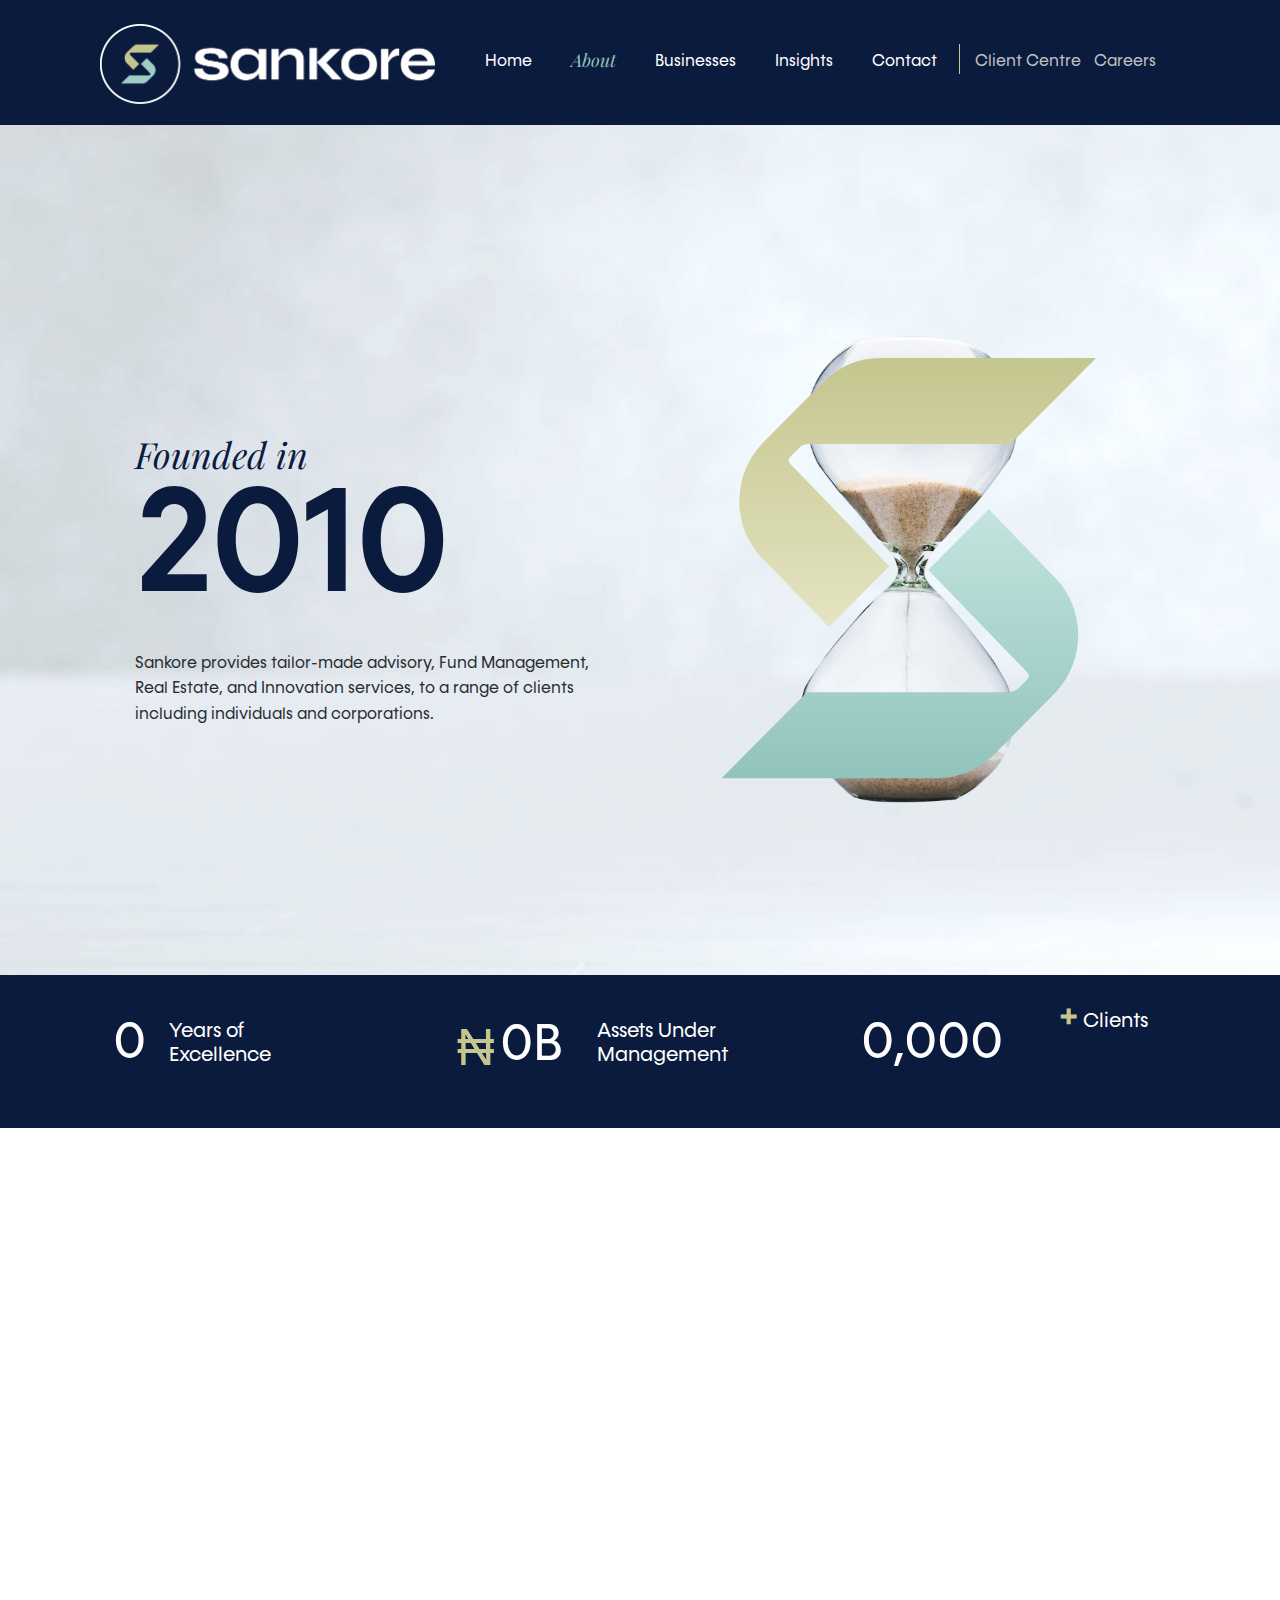
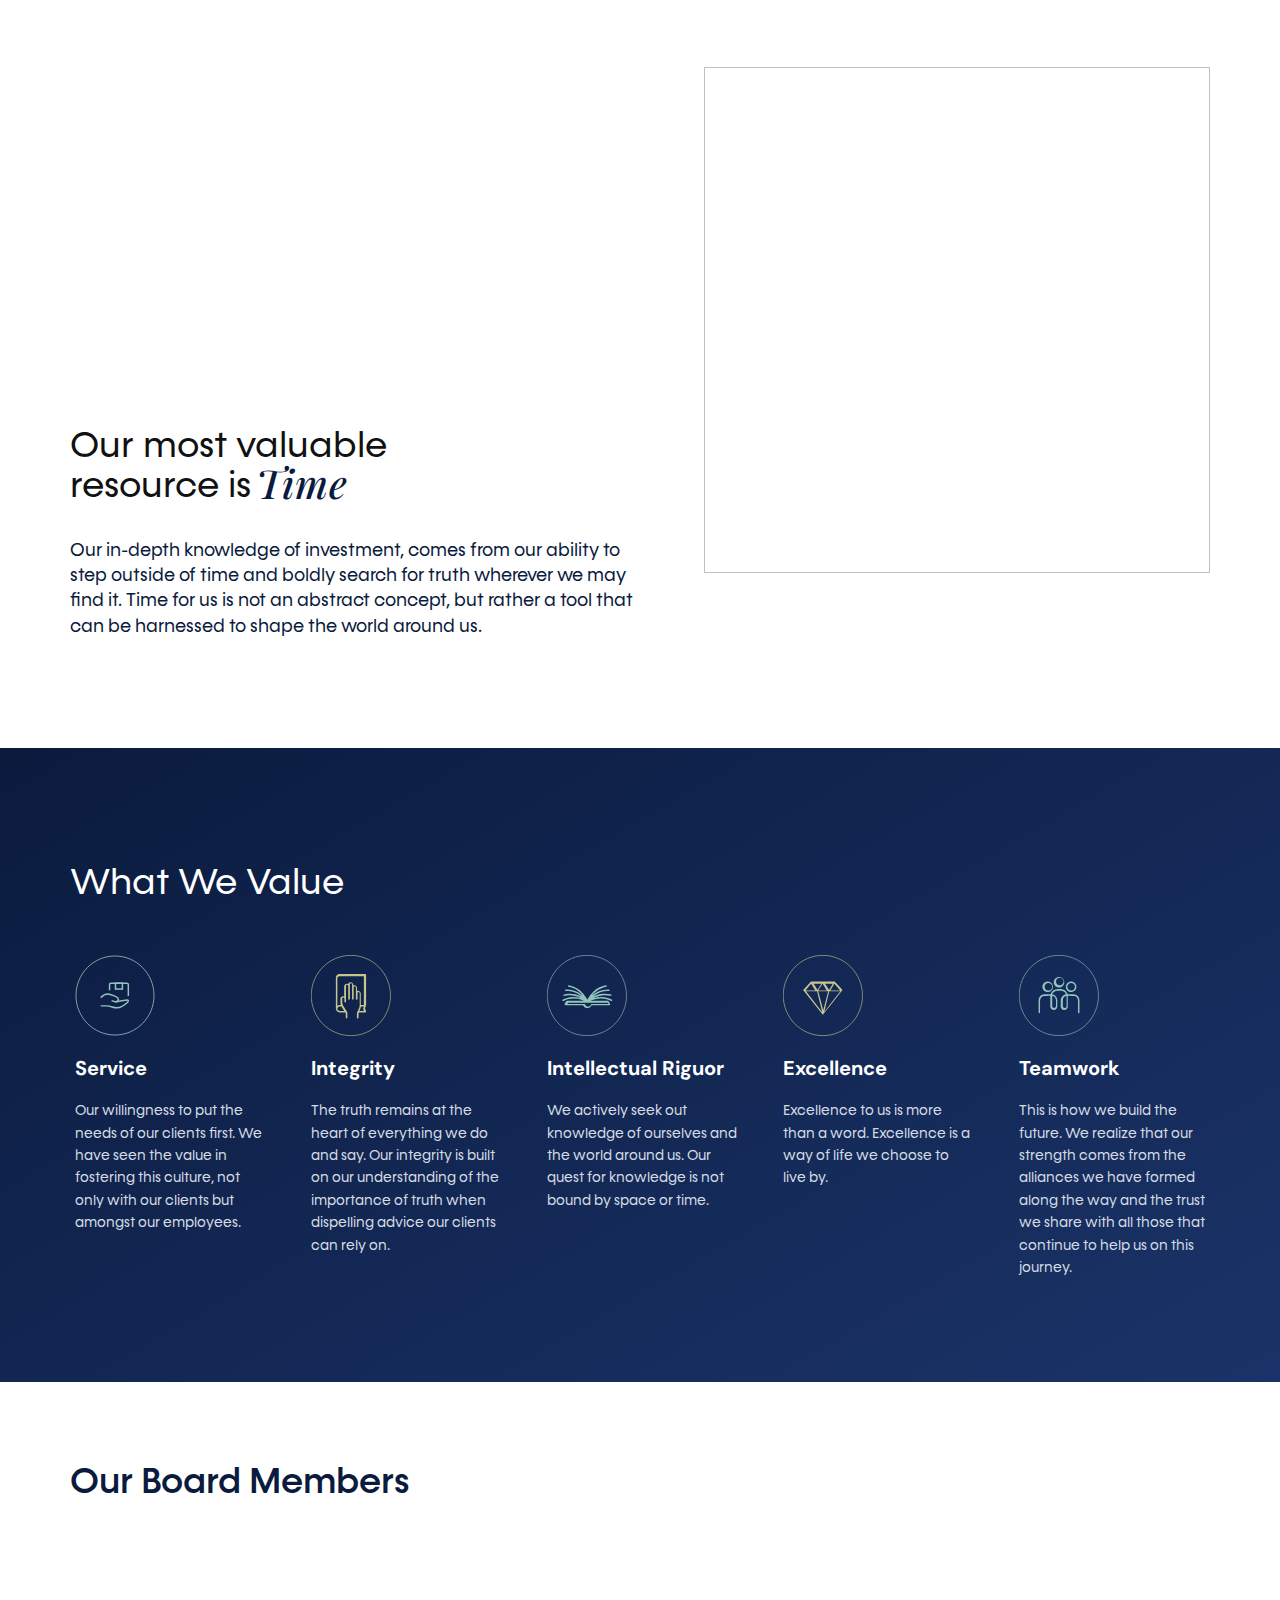
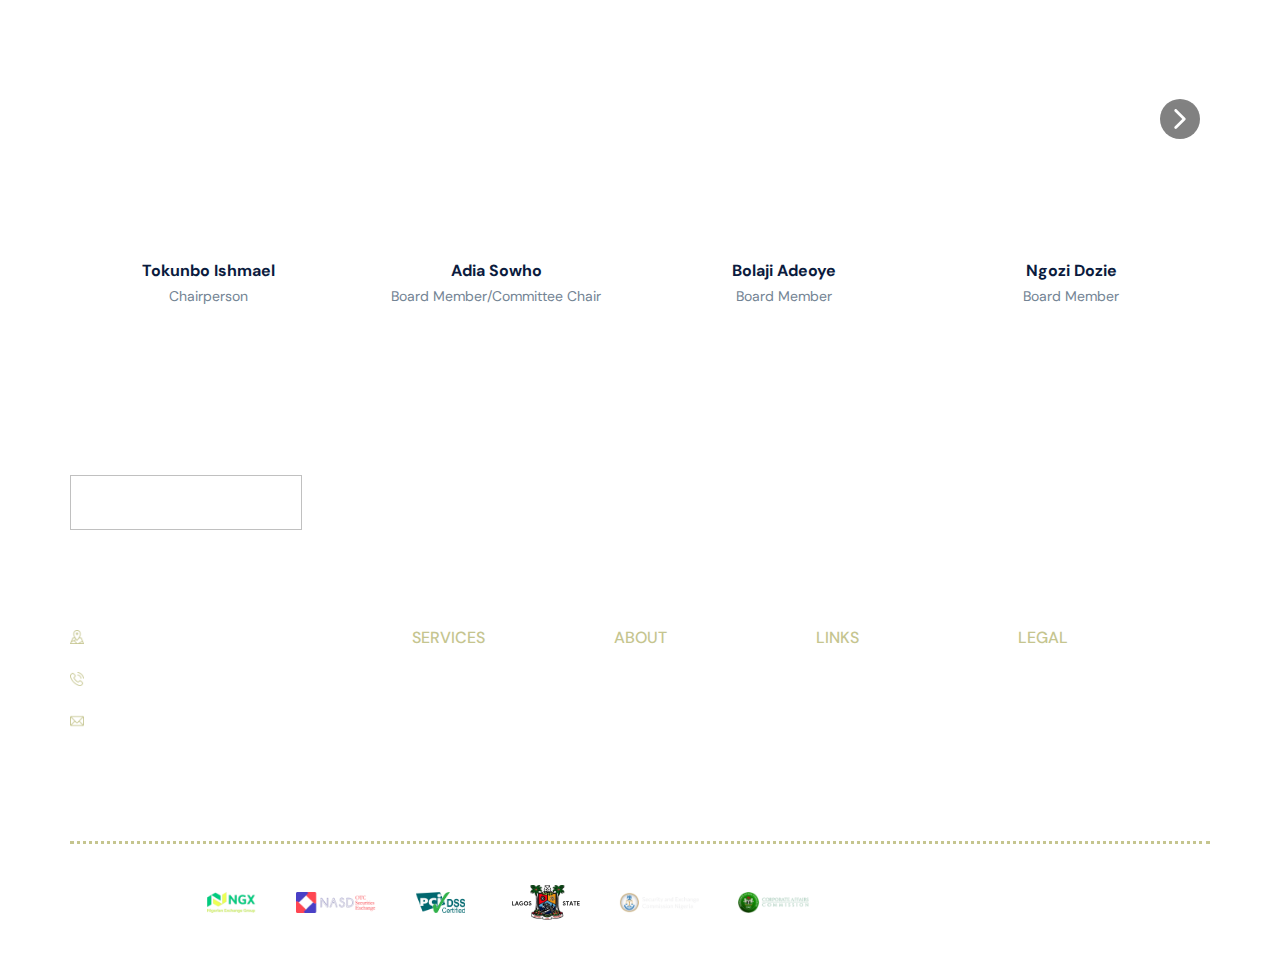
==== About.html @ 4513c946 "git init" ====
<!DOCTYPE html>
<html style="font-size: 16px;" lang="en-NG"><head>
    <meta name="viewport" content="width=device-width, initial-scale=1.0">
    <meta charset="utf-8">
    <meta name="keywords" content="Sankore Investments,  Venture Capital Fund Management Wealth Management Building generational wealth Invest Tech, innovation, wealth, funds,">
    <meta name="description" content="We provide tailor-made advisory, Fund Management, Real Estate, and Innovation services, to a range of clients including individuals and corporations.">
    <title>About</title>
    <link rel="stylesheet" href="nicepage.css" media="screen">
<link rel="stylesheet" href="About.css" media="screen">
    <script class="u-script" type="text/javascript" src="jquery.js" defer=""></script>
    <script class="u-script" type="text/javascript" src="nicepage.js" defer=""></script>
    <link rel="icon" href="images/favicon.png">
    
    <link id="u-theme-google-font" rel="stylesheet" href="https://fonts.googleapis.com/css?family=Roboto:100,100i,300,300i,400,400i,500,500i,700,700i,900,900i|Open+Sans:300,300i,400,400i,500,500i,600,600i,700,700i,800,800i">
    <link id="u-page-google-font" rel="stylesheet" href="https://fonts.googleapis.com/css?family=Playfair+Display:400,400i,500,500i,600,600i,700,700i,800,800i,900,900i|Ubuntu:300,300i,400,400i,500,500i,700,700i|Open+Sans:300,300i,400,400i,500,500i,600,600i,700,700i,800,800i|DM+Sans:400,400i,500,500i,700,700i">
    
    
    
    
    
    
    
    
    
    
    
    
    
    
    
    
    
    <script type="application/ld+json">{
		"@context": "http://schema.org",
		"@type": "Organization",
		"name": "Sankore Investments",
		"logo": "/images/SankoreWhiteLogo2023.png"
}</script>
    <meta name="theme-color" content="#0b1b3e">
    <meta property="og:title" content="About">
    <meta property="og:description" content="Sankore Investments is a wealth management firm that provides advisory, brokerage, fund management and other investment services to a range of clients including individuals and corporations.">
    <meta property="og:type" content="website">
  <meta data-intl-tel-input-cdn-path="intlTelInput/"></head>
  <body class="u-body u-xl-mode" data-lang="en"><header class="u-clearfix u-header u-palette-1-dark-2 u-sticky u-sticky-4d87 u-valign-middle-md u-valign-middle-sm u-valign-middle-xs u-header" id="sec-aa53" data-animation-name="" data-animation-duration="0" data-animation-delay="0" data-animation-direction=""><div class="u-container-style u-expanded-width-lg u-expanded-width-md u-expanded-width-sm u-expanded-width-xs u-expanded-width-xxl u-group u-shape-rectangle u-group-1">
        <div class="u-container-layout u-container-layout-1">
          <div class="u-container-align-right-xxl u-container-style u-group u-shape-rectangle u-group-2">
            <div class="u-container-layout u-valign-middle-lg u-valign-middle-md u-valign-middle-sm u-valign-middle-xs">
              <p class="u-align-left-md u-align-left-sm u-align-left-xs u-align-right-lg u-align-right-xl u-align-right-xxl u-custom-font u-hidden-lg u-hidden-md u-hidden-sm u-hidden-xs u-text u-text-default u-text-palette-2-base u-text-1">|</p>
              <nav class="u-hidden-lg u-hidden-md u-hidden-sm u-hidden-xs u-menu u-menu-one-level u-menu-open-right u-offcanvas u-menu-1">
                <div class="menu-collapse u-custom-font" style="font-family: KonnectRegular; font-size: 1rem;">
                  <a class="u-button-style u-custom-text-active-color u-custom-text-color u-custom-text-hover-color u-nav-link" href="#">
                    <svg class="u-svg-link" viewBox="0 0 24 24"><use xmlns:xlink="http://www.w3.org/1999/xlink" xlink:href="#svg-c294"></use></svg>
                    <svg class="u-svg-content" version="1.1" id="svg-c294" viewBox="0 0 16 16" x="0px" y="0px" xmlns:xlink="http://www.w3.org/1999/xlink" xmlns="http://www.w3.org/2000/svg"><g><rect y="1" width="16" height="2"></rect><rect y="7" width="16" height="2"></rect><rect y="13" width="16" height="2"></rect>
</g></svg>
                  </a>
                </div>
                <div class="u-custom-menu u-nav-container">
                  <ul class="u-custom-font u-nav u-spacing-5 u-unstyled u-nav-1"><li class="u-nav-item"><a class="u-button-style u-nav-link u-text-active-palette-3-base u-text-grey-25 u-text-hover-palette-2-light-3" href="/Client-Centre.html" style="padding: 10px 4px;">Client Centre</a>
</li><li class="u-nav-item"><a class="u-button-style u-nav-link u-text-active-palette-3-base u-text-grey-25 u-text-hover-palette-2-light-3" href="/Careers.html" style="padding: 10px 4px;">Careers</a>
</li></ul>
                </div>
                <div class="u-custom-menu u-nav-container-collapse">
                  <div class="u-container-style u-expanded-width u-inner-container-layout u-palette-1-base u-sidenav">
                    <div class="u-inner-container-layout u-sidenav-overflow">
                      <div class="u-expanded u-menu-close"></div>
                      <ul class="u-align-right u-custom-font u-nav u-popupmenu-items u-spacing-19 u-text-active-palette-2-base u-unstyled u-nav-2"><li class="u-nav-item"><a class="u-button-style u-nav-link" href="/Client-Centre.html">Client Centre</a>
</li><li class="u-nav-item"><a class="u-button-style u-nav-link" href="/Careers.html">Careers</a>
</li></ul>
                    </div>
                  </div>
                  <div class="u-black u-menu-overlay u-opacity u-opacity-50"></div>
                </div>
              </nav>
              <nav class="u-hidden-lg u-hidden-md u-hidden-sm u-hidden-xs u-menu u-menu-one-level u-menu-open-right u-offcanvas u-menu-2" data-responsive-from="MD">
                <div class="menu-collapse u-custom-font" style="font-family: KonnectRegular; font-size: 1rem;">
                  <a class="u-button-style u-custom-left-right-menu-spacing u-custom-text-active-color u-custom-text-color u-custom-text-hover-color u-nav-link" href="#">
                    <svg class="u-svg-link" viewBox="0 0 24 24"><use xmlns:xlink="http://www.w3.org/1999/xlink" xlink:href="#svg-5974"></use></svg>
                    <svg class="u-svg-content" version="1.1" id="svg-5974" viewBox="0 0 16 16" x="0px" y="0px" xmlns:xlink="http://www.w3.org/1999/xlink" xmlns="http://www.w3.org/2000/svg"><g><rect y="1" width="16" height="2"></rect><rect y="7" width="16" height="2"></rect><rect y="13" width="16" height="2"></rect>
</g></svg>
                  </a>
                </div>
                <div class="u-custom-menu u-nav-container">
                  <ul class="u-custom-font u-nav u-spacing-23 u-unstyled u-nav-3"><li class="u-nav-item"><a class="u-button-style u-nav-link u-text-active-palette-3-base u-text-body-alt-color u-text-hover-palette-3-base" href="/" style="padding: 10px 8px;">Home</a>
</li><li class="u-nav-item"><a class="u-button-style u-nav-link u-text-active-palette-3-base u-text-body-alt-color u-text-hover-palette-3-base" href="/About.html" style="padding: 10px 8px;">About</a>
</li><li class="u-nav-item"><a class="u-button-style u-nav-link u-text-active-palette-3-base u-text-body-alt-color u-text-hover-palette-3-base" href="/Businesses.html" style="padding: 10px 8px;">Businesses</a>
</li><li class="u-nav-item"><a class="u-button-style u-nav-link u-text-active-palette-3-base u-text-body-alt-color u-text-hover-palette-3-base" href="/Insights.html" style="padding: 10px 8px;">Insights</a>
</li><li class="u-nav-item"><a class="u-button-style u-nav-link u-text-active-palette-3-base u-text-body-alt-color u-text-hover-palette-3-base" href="/Contact.html" style="padding: 10px 8px;">Contact</a>
</li></ul>
                </div>
                <div class="u-custom-menu u-nav-container-collapse">
                  <div class="u-container-style u-expanded-width u-inner-container-layout u-palette-1-base u-sidenav">
                    <div class="u-inner-container-layout u-sidenav-overflow">
                      <div class="u-expanded u-menu-close"></div>
                      <ul class="u-align-right u-custom-font u-nav u-popupmenu-items u-spacing-19 u-text-active-palette-2-base u-unstyled u-nav-4"><li class="u-nav-item"><a class="u-button-style u-nav-link" href="/">Home</a>
</li><li class="u-nav-item"><a class="u-button-style u-nav-link" href="/About.html">About</a>
</li><li class="u-nav-item"><a class="u-button-style u-nav-link" href="/Businesses.html">Businesses</a>
</li><li class="u-nav-item"><a class="u-button-style u-nav-link" href="/Insights.html">Insights</a>
</li><li class="u-nav-item"><a class="u-button-style u-nav-link" href="/Contact.html">Contact</a>
</li></ul>
                    </div>
                  </div>
                  <div class="u-black u-menu-overlay u-opacity u-opacity-50"></div>
                </div>
              </nav>
              <nav class="u-align-right-lg u-align-right-md u-align-right-sm u-align-right-xs u-hidden-xl u-hidden-xxl u-menu u-menu-hamburger u-offcanvas u-menu-3" data-responsive-from="XXL">
                <div class="menu-collapse">
                  <a class="u-button-style u-custom-text-color u-custom-top-bottom-menu-spacing u-nav-link u-text-white" href="#" style="padding: 7px 16px; font-size: calc(1em + 14px);">
                    <svg class="u-svg-link" viewBox="0 0 24 24"><use xmlns:xlink="http://www.w3.org/1999/xlink" xlink:href="#svg-036b"></use></svg>
                    <svg class="u-svg-content" version="1.1" id="svg-036b" viewBox="0 0 16 16" x="0px" y="0px" xmlns:xlink="http://www.w3.org/1999/xlink" xmlns="http://www.w3.org/2000/svg"><g><rect y="1" width="16" height="2"></rect><rect y="7" width="16" height="2"></rect><rect y="13" width="16" height="2"></rect>
</g></svg>
                  </a>
                </div>
                <div class="u-custom-menu u-nav-container">
                  <ul class="u-nav u-unstyled"><li class="u-nav-item"><a class="u-button-style u-nav-link u-text-body-alt-color" href="/" style="padding: 0px 20px;">Home</a>
</li><li class="u-nav-item"><a class="u-button-style u-nav-link u-text-body-alt-color" href="/About.html" style="padding: 0px 20px;">About</a>
</li><li class="u-nav-item"><a class="u-button-style u-nav-link u-text-body-alt-color" href="/Businesses.html" style="padding: 0px 20px;">Businesses</a>
</li><li class="u-nav-item"><a class="u-button-style u-nav-link u-text-body-alt-color" href="/Insights.html" style="padding: 0px 20px;">Insights</a>
</li><li class="u-nav-item"><a class="u-button-style u-nav-link u-text-body-alt-color" href="/Contact.html" style="padding: 0px 20px;">Contact</a>
</li><li class="u-nav-item"><a class="u-button-style u-nav-link u-text-body-alt-color" href="/Client-Centre.html" style="padding: 0px 20px;">Client Centre</a>
</li><li class="u-nav-item"><a class="u-button-style u-nav-link u-text-body-alt-color" href="/Careers.html" style="padding: 0px 20px;">Careers</a>
</li></ul>
                </div>
                <div class="u-custom-menu u-nav-container-collapse">
                  <div class="u-container-style u-inner-container-layout u-palette-1-base u-sidenav">
                    <div class="u-inner-container-layout u-sidenav-overflow">
                      <div class="u-menu-close"></div>
                      <ul class="u-custom-font u-nav u-popupmenu-items u-spacing-10 u-text-active-palette-2-base u-unstyled u-nav-6"><li class="u-nav-item"><a class="u-button-style u-nav-link" href="/">Home</a>
</li><li class="u-nav-item"><a class="u-button-style u-nav-link" href="/About.html">About</a>
</li><li class="u-nav-item"><a class="u-button-style u-nav-link" href="/Businesses.html">Businesses</a>
</li><li class="u-nav-item"><a class="u-button-style u-nav-link" href="/Insights.html">Insights</a>
</li><li class="u-nav-item"><a class="u-button-style u-nav-link" href="/Contact.html">Contact</a>
</li><li class="u-nav-item"><a class="u-button-style u-nav-link" href="/Client-Centre.html">Client Centre</a>
</li><li class="u-nav-item"><a class="u-button-style u-nav-link" href="/Careers.html">Careers</a>
</li></ul>
                    </div>
                  </div>
                  <div class="u-black u-menu-overlay u-opacity u-opacity-70"></div>
                </div>
              </nav>
              <div class="u-border-1 u-border-palette-2-base u-hidden-lg u-hidden-md u-hidden-sm u-hidden-xs u-line u-line-vertical u-line-1"></div>
            </div>
          </div>
          <a href="/" class="u-align-left-sm u-align-left-xs u-image u-logo u-image-1" data-image-width="1343" data-image-height="322" title="Home">
            <img src="/images/SankoreWhiteLogo2023.png" class="u-logo-image u-logo-image-1">
          </a>
        </div>
      </div></header>
    <section class="u-clearfix u-image lazyload u-section-1" id="carousel_ef6a" data-image-width="1469" data-image-height="909" data-bg="url(&quot;/images/gold-coin-hourglass-time-is-money-concept.webp&quot;)">
      <div class="u-clearfix u-sheet u-sheet-1">
        <div class="u-align-center u-clearfix u-expanded-width u-gutter-0 u-layout-wrap u-layout-wrap-1">
          <div class="u-gutter-0 u-layout">
            <div class="u-layout-row">
              <div class="u-container-style u-layout-cell u-size-30 u-layout-cell-1">
                <div class="u-container-layout u-valign-middle-lg u-container-layout-1">
                  <div class="u-align-center u-clearfix u-container-align-left-xl u-container-align-left-xs u-group-elements u-valign-middle-md u-valign-middle-sm u-valign-middle-xs u-group-elements-1">
                    <p class="u-align-left u-custom-font u-font-playfair-display u-text u-text-default u-text-palette-1-base u-text-1">Founded in</p>
                    <h2 class="u-align-left u-custom-font u-text u-text-default u-text-palette-1-base u-text-2">2010</h2>
                    <p class="u-align-left u-text u-text-default-xl u-text-palette-4-dark-3 u-text-3"> Sankore provides tailor-made advisory, Fund Management, Real Estate, and Innovation services, to a range of clients including individuals and corporations.</p>
                  </div>
                </div>
              </div>
              <div class="u-container-style u-layout-cell u-size-30 u-layout-cell-2">
                <div class="u-container-layout u-container-layout-2">
                  <img class="u-align-center u-image lazyload u-image-1" data-image-width="387" data-image-height="510" data-animation-name="customAnimationIn" data-animation-duration="1000" data-src="/images/HG-Sankore.svg">
                </div>
              </div>
            </div>
          </div>
        </div>
      </div>
    </section>
    <section class="u-clearfix u-palette-1-base u-section-2" id="sec-af55">
      <div class="u-clearfix u-sheet u-valign-middle-md u-valign-middle-sm u-valign-middle-xs u-sheet-1">
        <div class="u-clearfix u-expanded-width u-layout-wrap u-layout-wrap-1">
          <div class="u-layout">
            <div class="u-layout-row">
              <div class="u-align-center-sm u-align-center-xs u-align-left-lg u-align-left-md u-align-left-xl u-container-style u-layout-cell u-left-cell u-size-17 u-layout-cell-1">
                <div class="u-container-layout u-valign-bottom-lg u-valign-bottom-xl u-container-layout-1">
                  <div class="u-expanded-width-md u-expanded-width-sm u-expanded-width-xs u-list u-list-1">
                    <div class="u-repeater u-repeater-1">
                      <div class="u-container-style u-list-item u-repeater-item">
                        <div class="u-container-layout u-similar-container u-container-layout-2">
                          <h1 class="u-align-center u-text u-text-default u-title u-text-1" data-animation-name="counter" data-animation-event="scroll" data-animation-duration="3000">12</h1>
                          <p class="u-align-left u-text u-text-default-sm u-text-default-xs u-text-2"> Years of
Excellence</p>
                        </div>
                      </div>
                    </div>
                  </div>
                </div>
              </div>
              <div class="cell-temp-clone u-align-center-sm u-align-center-xs u-align-left-lg u-align-left-md u-align-left-xl u-container-style u-layout-cell u-left-cell u-size-23 u-layout-cell-2">
                <div class="u-container-layout u-container-layout-3">
                  <div class="u-expanded-width-lg u-expanded-width-sm u-expanded-width-xl u-expanded-width-xs u-list u-list-2">
                    <div class="u-repeater u-repeater-2">
                      <div class="u-container-style u-list-item u-repeater-item">
                        <div class="u-container-layout u-similar-container u-container-layout-4">
                          <h1 class="u-align-center u-custom-font u-font-ubuntu u-text u-text-default u-title u-text-3" data-animation-name="counter" data-animation-event="scroll" data-animation-duration="3000">
                            <span class="u-text-palette-2-base">₦</span>
                          </h1>
                          <h1 class="u-align-center u-text u-text-default u-title u-text-4" data-animation-name="counter" data-animation-event="scroll" data-animation-duration="3000">45B</h1>
                          <p class="u-align-left u-text u-text-default-sm u-text-5"> Assets Under
Management</p>
                        </div>
                      </div>
                    </div>
                  </div>
                </div>
              </div>
              <div class="u-align-left u-container-style u-layout-cell u-right-cell u-size-20 u-layout-cell-3">
                <div class="u-container-layout u-valign-middle-xl u-container-layout-5">
                  <div class="u-expanded-width-lg u-list u-list-3">
                    <div class="u-repeater u-repeater-3">
                      <div class="u-container-style u-list-item u-repeater-item">
                        <div class="u-container-layout u-similar-container u-container-layout-6">
                          <h1 class="u-align-left u-text u-text-default-xs u-title u-text-6" data-animation-name="counter" data-animation-event="scroll" data-animation-duration="250" data-animation-delay="0"> 100,000</h1>
                          <p class="u-align-center u-text u-text-default u-text-7">
                            <span class="u-text-palette-2-base" style="font-weight: 700;">
                              <span style="font-size: 2.25rem;">+</span>
                            </span>Clients
                          </p>
                        </div>
                      </div>
                    </div>
                  </div>
                </div>
              </div>
            </div>
          </div>
        </div>
      </div>
    </section>
    <section class="skrollable u-align-left u-clearfix u-image u-parallax lazyload u-section-3" id="carousel_485d" data-image-width="1440" data-image-height="1236" data-bg="url(&quot;/images/TimbuktuDark.webp&quot;)">
      <div class="u-clearfix u-sheet u-sheet-1">
        <div class="u-clearfix u-expanded-width-xs u-group-elements u-group-elements-1">
          <p class="u-text u-text-body-alt-color u-text-default-md u-text-default-sm u-text-default-xs u-text-1"> Notably named after the<br>
          </p>
          <p class="u-custom-font u-font-playfair-display u-text u-text-body-alt-color u-text-default-md u-text-default-sm u-text-default-xs u-text-2"> Sankore Madrasah of Timbuktu<br>
          </p>
          <p class="u-text u-text-body-alt-color u-text-3">in Mali – the most famous learning
centre of ancient Africa<br>
          </p>
        </div>
        <p class="u-custom-font u-text u-text-body-alt-color u-text-4"> We are dedicated to upholding traditional best practices
while commiting to continuous improvement.<br>
        </p>
      </div>
    </section>
    <section class="u-align-left u-clearfix u-white u-section-4" id="carousel_c771">
      <div class="u-clearfix u-sheet u-sheet-1">
        <img class="u-hover-feature u-image u-image-contain u-image-default u-preserve-proportions lazyload u-image-1" alt="" data-image-width="650" data-image-height="650" data-animation-name="pulse" data-animation-duration="1000" data-animation-direction="" data-src="/images/Group36.webp">
        <div class="u-clearfix u-group-elements u-group-elements-1">
          <h2 class="u-align-left-lg u-align-left-md u-align-left-sm u-align-left-xl u-custom-font u-text u-text-1"> Our most valuable
resource is</h2>
          <h1 class="u-custom-font u-font-playfair-display u-text u-text-default-xs u-text-palette-1-base u-text-2">Tim​e</h1>
        </div>
        <p class="u-text u-text-palette-1-base u-text-3"> Our in-depth knowledge of investment, comes from our ability to step outside of time and boldly search fo​r truth wherever we may find it. Time for us is not an abstract concept, but rather a tool that can be harnessed to shape the world around us.<br>
        </p>
      </div>
      
    </section>
    <section class="u-align-center u-clearfix u-gradient u-section-5" id="sec-f3d4">
      <div class="u-align-left u-clearfix u-sheet u-sheet-1">
        <h3 class="u-custom-font u-text u-text-body-alt-color u-text-default u-text-1"> What We Value</h3>
        <div class="u-expanded-width u-list u-list-1">
          <div class="u-repeater u-repeater-1">
            <div class="u-align-left u-container-style u-list-item u-repeater-item u-list-item-1">
              <div class="u-container-layout u-similar-container u-container-layout-1"><span class="u-align-left u-icon u-icon-circle u-icon-1"><svg class="u-svg-link" preserveAspectRatio="xMidYMin slice" viewBox="0 0 81 82" style=""><use xmlns:xlink="http://www.w3.org/1999/xlink" xlink:href="#svg-ab9f"></use></svg><svg class="u-svg-content" viewBox="0 0 81 82" id="svg-ab9f"><title></title><g id="Sankore-Website-v2" stroke="none" stroke-width="1" fill="none" fill-rule="evenodd"><g id="About-Team" transform="translate(-99.000000, -2714.000000)" stroke="currentColor"><g id="Group-17" transform="translate(100.000000, 2715.000000)"><g id="Group-14" transform="translate(0.000000, 0.000000)"><path d="M39.493944,0 C17.6822993,0 0,17.908811 0,39.9991011 C0,62.091189 17.6822993,80 39.493944,80 C61.3055886,80 78.9878879,62.091189 78.9878879,39.9991011 C78.9878879,17.908811 61.3055886,0 39.493944,0 Z" id="Stroke-40-Copy" stroke-width="0.822"></path><g id="service-svgrepo-com" transform="translate(25.000000, 27.499000)" stroke-width="1.5"><path d="M11.0617284,17.6666667 L15.2098765,19 C15.2098765,19 25.5802469,17 26.962963,17 C28.345679,17 28.345679,18.3333333 26.962963,19.6666667 C25.5802469,21 20.7407407,25 16.5925926,25 C12.4444444,25 9.67901235,23 6.91358025,23 C4.14814815,23 0,23 0,23" id="路径"></path><path d="M0,14.6363636 C1.42258065,13.1818182 4.26774194,11 7.11290323,11 C9.95806452,11 16.7153226,13.9090909 17.7822581,15.3636364 C18.8491935,16.8181818 15.6483871,19 15.6483871,19" id="路径"></path><path d="M9,7.22222222 L9,1.44444444 C9,0.646699444 9.60759286,0 10.3571429,0 L26.6428571,0 C27.3924071,0 28,0.646699444 28,1.44444444 L28,13" id="路径"></path><rect id="矩形" x="15" y="0" width="7" height="6"></rect>
</g>
</g>
</g>
</g>
</g></svg>
            
            
          </span>
                <h3 class="u-custom-font u-text u-text-body-alt-color u-text-default u-text-2">Service</h3>
                <p class="u-text u-text-palette-4-light-2 u-text-3"> Our willingness to put the needs of our clients first. We have seen the value in fostering this culture, not only with our clients but amongst our employees.</p>
              </div>
            </div>
            <div class="u-align-left u-container-style u-list-item u-repeater-item u-list-item-2">
              <div class="u-container-layout u-similar-container u-container-layout-2"><span class="u-align-left u-icon u-icon-circle u-icon-2"><svg class="u-svg-link" preserveAspectRatio="xMidYMin slice" viewBox="0 0 106 107" style=""><use xmlns:xlink="http://www.w3.org/1999/xlink" xlink:href="#svg-78ad"></use></svg><svg class="u-svg-content" viewBox="0 0 106 107" id="svg-78ad"><title></title><g id="Sankore-Website" stroke="none" stroke-width="1" fill="none" fill-rule="evenodd"><g id="Group-22-Copy" transform="translate(0.504284, 0.501000)"><path d="M52.3294757,0 C23.4290465,0 0,23.7291746 0,52.998809 C0,82.2708254 23.4290465,106 52.3294757,106 C81.2299049,106 104.658951,82.2708254 104.658951,52.998809 C104.658951,23.7291746 81.2299049,0 52.3294757,0 Z" id="Stroke-36" stroke="#C5C58F" stroke-width="0.822"></path><path d="M32.4957163,49.7260442 C32.4957163,42.9368168 32.4957163,36.1452055 32.4957163,29.3559781 C32.4957163,26.6288446 34.6156462,24.5000595 37.3382078,24.5000595 C48.530961,24.4976756 59.7237143,24.5000595 70.9140856,24.5000595 C71.91212,24.5000595 72.4528213,25.0316598 72.4742587,26.0328801 C72.4766407,26.16876 72.4742587,26.3022561 72.4742587,26.438136 C72.4742587,39.1417149 72.462349,51.8476777 72.4957163,64.5536405 C72.4980782,65.7479534 72.2884671,66.8254572 71.7549118,67.8767385 C71.4262035,68.522764 71.1332245,69.1926281 71.1284606,69.9530788 C71.1236967,70.5490432 71.23803,71.106866 71.4809882,71.6503856 C71.7954048,72.3583914 72.1193491,73.0616295 72.3980365,73.7839385 C72.7148351,74.6159049 72.2050991,75.3906587 71.3190161,75.4812453 C71.195155,75.4931646 71.0712939,75.4883969 70.9474329,75.4883969 C68.3916073,75.4883969 65.8333998,75.4979323 63.2775743,75.4812453 C62.908373,75.4788615 62.7249633,75.5909028 62.6463592,75.9532492 C62.5415537,76.4371724 62.4486579,76.9163278 62.4510398,77.4145541 C62.4558037,79.0212744 62.4534218,80.6256107 62.4486579,82.2299471 C62.443894,82.9093466 62.1628246,83.3098348 61.6125956,83.457634 C60.9980542,83.6221202 60.3049086,83.1834903 60.3025266,82.5493841 C60.2953808,80.5302564 60.1929572,78.5087449 60.3573113,76.4920011 C60.4382974,75.486013 60.8074987,74.5563084 61.257686,73.6552101 C61.9246303,72.3202497 62.69638,71.0377341 63.2227896,69.6360257 C63.7039422,68.3535101 63.9873935,67.0257012 63.9897754,65.6573668 C64.0040671,60.4486372 63.9969212,55.2422914 63.9993032,50.0335618 C63.9993032,49.6664477 63.9349907,49.3207883 63.753963,48.9989675 C63.4895672,48.5221959 63.1036924,48.219446 62.5439356,48.2265975 C61.9841789,48.2337491 61.6030679,48.5531861 61.3458179,49.0275738 C61.1719361,49.3470108 61.1123875,49.6998217 61.1123875,50.0669359 C61.1171514,52.4674808 61.1171514,54.8704096 61.1123875,57.2733384 C61.1123875,57.9598895 60.7241307,58.4199741 60.1310267,58.4604997 C59.4950477,58.5034091 59.018659,58.1053048 58.9543465,57.4711986 C58.9400548,57.3257833 58.9472007,57.1779841 58.9472007,57.0325687 C58.9472007,52.2743883 58.9448187,47.5162079 58.9472007,42.7556436 C58.9472007,42.2335787 58.8257216,41.759191 58.4851036,41.3515512 C57.961076,40.7222127 57.0416457,40.7198289 56.5176181,41.3491674 C56.1960557,41.7353524 56.057903,42.1835177 56.060285,42.6888955 C56.0674308,44.3504445 56.0626669,46.0119935 56.0626669,47.6735425 C56.0626669,50.8607606 56.0626669,54.0479786 56.0626669,57.2351967 C56.0626669,57.7262714 55.93166,58.1482143 55.4552713,58.3818323 C54.7573618,58.7251079 53.9617926,58.2674072 53.902244,57.4926533 C53.8903343,57.3591573 53.8974801,57.2232774 53.8974801,57.0897813 C53.8974801,50.9489633 53.8950982,44.8105291 53.8974801,38.6697111 C53.8998621,38.1023529 53.7926746,37.5755203 53.3877442,37.1488097 C52.7708208,36.4956326 51.8418627,36.5814515 51.3416546,37.3323668 C51.0891685,37.7114002 51.0081824,38.1261915 51.0081824,38.5767406 C51.0153283,42.5291771 51.0129463,46.4792297 51.0129463,50.4292823 C51.0129463,52.6748764 51.0129463,54.9180868 51.0129463,57.1636809 C51.0153283,57.4235215 50.9986547,57.6785942 50.8819394,57.9193639 C50.6747103,58.3436906 50.1959397,58.589228 49.7362245,58.5010252 C49.2455441,58.4080548 48.8834887,58.0171021 48.8501415,57.5355628 C48.8406137,57.3901474 48.8453776,57.2423482 48.8453776,57.0969329 C48.8453776,51.67604 48.8453776,46.255147 48.8453776,40.8342541 C48.8453776,40.3288762 48.7500999,39.8521046 48.4404472,39.4396972 C47.8830724,38.6911658 46.885038,38.7054689 46.3252812,39.4516165 C45.9370244,39.9665298 45.9322605,40.5624943 45.9251147,41.1560749 C45.9084411,42.5792381 45.9203508,44.0047851 45.9203508,45.4303322 C45.9203508,50.6605165 45.9203508,55.8907008 45.9203508,61.123269 C45.9179688,61.743072 45.6464273,62.1483279 45.1462191,62.2770562 C44.4387818,62.4582294 43.8028029,61.9743063 43.798039,61.2329264 C43.7885112,59.9432593 43.7932751,58.6512083 43.795657,57.3615411 C43.795657,57.0325687 43.7575459,56.7107479 43.6622682,56.3960787 C43.4788585,55.7834272 43.0858378,55.4925965 42.4522408,55.4854449 C42.2831228,55.4830611 42.1140048,55.4830611 41.9472687,55.4830611 C41.2398315,55.4878288 40.9325607,55.7929626 40.9325607,56.5152716 C40.9301788,58.119608 40.9111233,59.7239444 40.9397066,61.3282807 C40.9611441,62.6680089 41.1374079,63.9886662 41.6066508,65.2592625 C41.9544146,66.1937348 42.5046436,67.0137819 43.0262892,67.8528999 C44.1577125,69.6717835 45.2986635,71.4858994 46.4348506,73.3023992 C46.7802324,73.8530703 47.1565795,74.3846707 47.4138295,74.9854029 C47.6305863,75.486013 47.7377738,76.0080779 47.7353919,76.5563652 C47.730628,78.4753709 47.7353919,80.3943765 47.7330099,82.3133822 C47.7330099,82.9784785 47.3328434,83.4480985 46.7397394,83.4957757 C46.1680729,83.541069 45.6773925,83.104823 45.5916426,82.4611814 C45.5702051,82.3062306 45.5678231,82.148896 45.5678231,81.9915613 C45.5654412,80.2632643 45.5654412,78.5349673 45.5654412,76.8066703 C45.5654412,76.661255 45.5678231,76.5134558 45.5582953,76.3680405 C45.5178023,75.6600347 45.3391565,75.4883969 44.6483929,75.4883969 C42.4498589,75.4883969 40.2513249,75.4907807 38.0551728,75.4883969 C35.2420973,75.4883969 32.9887786,73.5765428 32.5362093,70.8017322 C32.4980982,70.5585787 32.4980982,70.3106575 32.4980982,70.0627362 C32.4957163,63.2854281 32.4957163,56.5057361 32.4957163,49.7260442 L32.4957163,49.7260442 Z M69.4957163,46.5036442 C69.4957163,40.3458357 69.4957163,34.1904094 69.4957163,28.0326009 C69.4957163,27.5085321 69.4957163,27.5085321 68.9978201,27.5085321 C58.4227861,27.5085321 47.847752,27.5156785 37.2703804,27.499 C35.7112408,27.4966214 34.4933821,28.690069 34.4957163,30.3289751 C34.5237701,42.2396298 34.5120824,54.1502845 34.5120824,66.0585571 C34.5120824,66.149078 34.51442,66.239599 34.5120824,66.3277379 C34.5074074,66.5183083 34.570521,66.5421296 34.7224611,66.4373159 C35.0614045,66.203867 35.4213858,66.0132966 35.7977298,65.8489295 C36.6930079,65.4630243 37.6326992,65.4153817 38.5840783,65.4511137 C38.8528955,65.4630243 38.9347094,65.3796497 38.8715958,65.0985583 C38.6682298,64.1790557 38.5677155,63.238114 38.5513527,62.2971723 C38.5209647,60.582038 38.5256398,58.8669038 38.5443401,57.1517695 C38.5583654,55.7510765 39.5003943,54.505222 40.7579911,54.2288948 C41.5363922,54.0597635 42.3334936,54.050235 43.1095571,54.2765374 C43.3994121,54.359912 43.481226,54.2932124 43.4788885,53.9930639 C43.4695383,52.7257702 43.4742134,51.4584765 43.476551,50.1911829 C43.476551,47.1968443 43.4368128,44.2025057 43.4905762,41.2105492 C43.5396646,38.6473764 46.1039467,36.7297609 48.3970741,37.894623 C48.5887524,37.9922903 48.6682288,37.9279728 48.7406926,37.7469309 C48.8715948,37.4134325 49.0422353,37.0989912 49.2572891,36.8107534 C50.4494348,35.2218721 52.5041331,34.9002844 53.9931465,36.093732 C55.0637401,36.9512991 55.5265732,38.1113969 55.5102104,39.4811222 C55.5078728,39.7765064 55.5709864,39.859881 55.8655166,39.7455387 C56.7257315,39.4120404 57.5812714,39.4739758 58.3900605,39.9003772 C59.7645344,40.624545 60.398008,41.8418139 60.4634591,43.371142 C60.5102099,44.5002721 60.4728093,45.6341664 60.4728093,46.7680607 C60.4751468,47.1992264 60.4751468,47.1992264 60.8561659,47.0658271 C61.7257311,46.7609143 62.5789334,46.8157033 63.3807099,47.2563976 C64.7621964,48.0115331 65.4167078,49.2430948 65.4213829,50.8081548 C65.4400832,55.5080991 65.4283955,60.2080435 65.4283955,64.9056057 C65.4283955,65.4487315 65.4283955,65.4487315 65.97538,65.4487315 C66.9454594,65.4487315 67.9132012,65.4487315 68.8809431,65.4487315 C69.4957163,65.4487315 69.4957163,65.4487315 69.4957163,64.838906 L69.4957163,46.5036442 Z M40.3527726,73.4857967 C41.2688162,73.4857967 42.1825169,73.4857967 43.0985605,73.4836072 C43.225073,73.4836072 43.3984418,73.5405331 43.4734121,73.4354392 C43.5554109,73.3172084 43.3890705,73.2208723 43.3328428,73.1157783 C43.2789579,73.0150632 43.2063304,72.923106 43.145417,72.8267699 C42.0302335,71.1080454 40.7861947,69.4659519 39.7881523,67.6837332 C39.6991251,67.5282817 39.5726127,67.4976293 39.4086151,67.4998187 C38.8463377,67.5020082 38.2840603,67.4954398 37.7217829,67.5020082 C35.9107811,67.5195238 34.4980591,68.8375775 34.4957163,70.5015655 C34.4957163,72.1567957 35.9224952,73.4726599 37.7405255,73.4836072 C38.6097126,73.4901756 39.4812426,73.4857967 40.3527726,73.4857967 L40.3527726,73.4857967 Z M66.4915101,73.499 L69.016634,73.499 C69.5628054,73.499 69.5726022,73.4946141 69.3521743,73.0450615 C68.9774469,72.2863044 68.6908906,71.5121968 68.6615002,70.6679151 C68.6272114,69.6460052 68.9480565,68.711813 69.4305486,67.8083219 C69.5505594,67.586835 69.5187198,67.4969245 69.2174683,67.4991174 C68.1692113,67.5100821 67.118505,67.5122751 66.0702479,67.4991174 C65.7665473,67.4947316 65.6759269,67.6131503 65.6440874,67.8609525 C65.4873386,69.003474 65.1664936,70.1087155 64.6864506,71.17887 C64.3778516,71.8696459 63.9688354,72.5165631 63.6014556,73.1832167 C63.4324609,73.4880353 63.4373593,73.4968071 63.8292311,73.499 C64.7182902,73.499 65.6049002,73.499 66.4915101,73.499 L66.4915101,73.499 Z" id="Fill-38" fill="currentColor"></path>
</g>
</g></svg>
            
            
          </span>
                <h3 class="u-custom-font u-text u-text-body-alt-color u-text-default u-text-4">Integrity</h3>
                <p class="u-text u-text-palette-4-light-2 u-text-5"> The truth remains at the heart of everything we
do and say. Our integrity is built on our understanding of the importance of truth when dispelling advice our clients can rely on.</p>
              </div>
            </div>
            <div class="u-align-left u-container-style u-list-item u-repeater-item u-list-item-3">
              <div class="u-container-layout u-similar-container u-container-layout-3"><span class="u-align-left u-icon u-icon-circle u-icon-3"><svg class="u-svg-link" preserveAspectRatio="xMidYMin slice" viewBox="0 0 107 107" style=""><use xmlns:xlink="http://www.w3.org/1999/xlink" xlink:href="#svg-7f9d"></use></svg><svg class="u-svg-content" viewBox="0 0 107 107" id="svg-7f9d"><title></title><g id="Sankore-Website" stroke="none" stroke-width="1" fill="none" fill-rule="evenodd"><g id="Group-8-Copy" transform="translate(1.000000, 0.501000)"><path d="M52.3294757,0 C23.4290465,0 0,23.7291746 0,52.998809 C0,82.2708254 23.4290465,106 52.3294757,106 C81.2299049,106 104.658951,82.2708254 104.658951,52.998809 C104.658951,23.7291746 81.2299049,0 52.3294757,0 Z" id="Stroke-45" stroke="#91C4BC" stroke-width="0.822"></path><path d="M61.8080081,56.1784378 C65.3552753,55.2483782 68.8024181,54.8392472 72.3067748,54.97721 C76.8171442,55.1532315 81.089122,56.2664485 85.1322438,58.2621518 C85.4588403,58.4239012 85.780669,58.6094374 85.892713,58.9852671 C86.0095249,59.3706115 85.9689983,59.7511985 85.6567053,60.0390174 C85.2728948,60.3934391 84.8366382,60.4172258 84.3765423,60.1817376 C82.822229,59.3872621 81.201166,58.7521575 79.5300408,58.2455011 C75.7968281,57.1203907 71.9873301,56.8254357 68.1158502,57.146556 C64.7783676,57.4248603 61.5600808,58.2145784 58.4371506,59.4086702 C58.2130625,59.4943022 57.9913583,59.5846917 57.7696541,59.7963932 L58.4299989,59.7963932 C65.4244089,59.7963932 72.4188189,59.8106652 79.4132289,59.7821212 C80.3715632,59.7773638 80.9961492,60.0509108 81.3894954,60.9666983 C81.856743,62.046614 82.4551059,63.0718203 82.9747996,64.1303279 C83.4062885,65.0104354 83.0129423,65.6859774 82.0355367,65.7763668 C81.7566185,65.8001535 81.4753164,65.7906388 81.1940143,65.7906388 C73.9397574,65.7906388 66.6855005,65.7977749 59.4312436,65.7787455 C58.8424164,65.7787455 58.511052,65.9381163 58.2011429,66.4733168 C57.0425597,68.46902 55.2283995,69.503741 52.9422239,69.499 C50.6560483,69.4942263 48.8514237,68.447612 47.6976083,66.4495301 C47.3996188,65.9381163 47.0849419,65.7787455 46.5175698,65.7787455 C39.2013311,65.7977749 31.8874763,65.7692308 24.5712376,65.8096682 C23.1528075,65.8168042 22.1658662,65.2958757 23.2028698,63.5618261 C23.7344831,62.6722039 24.1993467,61.7350084 24.6236838,60.7859195 C24.9621999,60.0318814 25.4961971,59.7868785 26.2852734,59.7892572 C33.0007652,59.8035292 39.7138731,59.7963932 46.426981,59.7963932 L48.0504279,59.7963932 C48.0361244,59.553769 47.8573307,59.553769 47.7452866,59.5109529 C43.8809585,58.0337995 39.9045864,57.1346627 35.7470366,57.0181079 C30.7956427,56.8777664 26.1231671,57.9029727 21.6962348,60.1008628 C21.6247173,60.1365429 21.5531998,60.1746016 21.4792984,60.2055243 C20.892855,60.4552845 20.3278669,60.2911563 20.0775557,59.8011505 C19.8153249,59.2921154 19.9678955,58.7283709 20.523348,58.4143866 C21.6580921,57.7745246 22.8691215,57.2916548 24.0944544,56.8468438 C30.2044315,54.632303 36.4240688,54.4348735 42.7319109,55.8406668 C43.0251326,55.9072695 43.3183543,55.9714936 43.611576,56.033339 C43.6473348,56.040475 43.6878613,56.0166883 43.8237446,55.9857656 C42.7533662,55.4196424 41.7092109,54.9938607 40.6531361,54.5942443 C36.6672282,53.0861682 32.5454372,52.4034902 28.2806112,52.6151918 C26.4354601,52.7079599 24.618916,52.9934001 22.8214432,53.4239392 C22.7237026,53.4477259 22.628346,53.4762699 22.5306054,53.5000566 C21.7558327,53.6879714 21.2003802,53.4358325 21.0311222,52.8197573 C20.8690159,52.2274687 21.2456746,51.6994042 22.0323669,51.5138681 C23.02646,51.2831372 24.0253208,51.0595423 25.0337174,50.9025502 C31.5036658,49.9035092 37.6780087,50.9453662 43.611576,53.6142327 C44.0597523,53.8140409 44.5055446,54.0186064 45.0180865,54.1113745 C44.6891061,53.8616143 44.3625096,53.6070967 44.0311453,53.3620938 C39.8831311,50.3007469 35.2964764,48.2622277 30.1734406,47.5010536 C28.5261546,47.2560507 26.864565,47.16804 25.2005915,47.2132347 C25.0003426,47.217992 24.7977097,47.225128 24.5974607,47.217992 C23.9418838,47.1942053 23.5175467,46.837405 23.479404,46.2784178 C23.4436453,45.7218093 23.8822859,45.2056381 24.5140237,45.1747154 C25.3936887,45.1318994 26.2781216,45.1176274 27.1577867,45.1628221 C30.8099462,45.3436009 34.3452939,46.0857456 37.7304548,47.4725096 C40.6388326,48.661844 43.3255061,50.2460375 45.828618,52.139458 C45.9764208,52.2512554 46.086081,52.4581996 46.3793027,52.3773249 C46.1218397,51.8778044 45.7237257,51.5162467 45.3685222,51.133281 C40.741341,46.097639 35.1415219,42.7817745 28.3545126,41.5662747 C27.5582846,41.4235546 27.148251,40.9406848 27.2674468,40.3293669 C27.3866426,39.7156703 27.9611664,39.4064433 28.7240196,39.5491635 C36.3406317,40.9597141 42.5507333,44.7584484 47.5879482,50.5671578 C49.5665986,52.8459227 51.2448756,55.322117 52.6633057,57.9790902 C52.7348232,58.1146743 52.7658141,58.3311332 52.9398399,58.3406478 C53.1615441,58.3525412 53.1806155,58.1051596 53.2592847,57.9553035 C55.2474708,54.2160359 57.743431,50.8525981 60.8210668,47.9387287 C65.4267928,43.5738713 70.823979,40.7218472 77.0936785,39.5681928 C77.2128743,39.5467848 77.3296862,39.5158621 77.448882,39.5039688 C78.044861,39.451638 78.5621708,39.817953 78.6503757,40.3531536 C78.7361967,40.874082 78.414368,41.3664665 77.8255407,41.4972933 C76.6931806,41.7518109 75.5512847,41.9682697 74.435612,42.296526 C68.7952663,43.9520796 64.1323263,47.1085732 60.2513108,51.4662947 C60.0009996,51.7445989 59.762608,52.0324179 59.4717702,52.3678102 C59.8174381,52.4510636 59.9461695,52.2441194 60.103508,52.125186 C64.1728529,49.0614604 68.6403118,46.8421623 73.6584553,45.8074414 C76.1210407,45.2984062 78.6098491,45.0748113 81.1224968,45.1485501 C81.4705485,45.1580647 81.8090646,45.1937448 82.0736793,45.4482624 C82.366901,45.7289453 82.5147038,46.0690949 82.3931241,46.478226 C82.2667765,46.9040077 81.9711709,47.1585253 81.5301464,47.2013413 C81.2512282,47.2298854 80.9699261,47.217992 80.688624,47.210856 C73.3437783,47.0419705 66.900053,49.4896208 61.1381276,53.9115663 C61.0594584,53.971033 60.9927087,54.0423931 60.8687451,54.1565692 C61.1142885,54.2136573 61.2501717,54.0875878 61.3908227,54.0209851 C64.6853949,52.455821 68.123002,51.3497399 71.7441706,50.8359474 C75.8254351,50.2579309 79.8566373,50.5005551 83.8473129,51.5019747 C84.6435409,51.7017829 85.0297354,52.1941674 84.8914682,52.7840773 C84.7365137,53.4453472 84.157222,53.6927288 83.2990122,53.4786486 C75.8969526,51.6470735 68.833409,52.6603865 62.0440158,55.9952803 C62.0106409,56.011931 61.9820339,56.0428537 61.8080081,56.1784378 M53.9743576,62.5239884 C45.6769387,62.5239884 37.3795198,62.5409316 29.0821009,62.5006914 C28.0784188,62.4964556 27.4625763,62.7018922 27.119397,63.5850575 C26.8796415,64.201367 26.8067747,64.1823059 27.5424948,64.1823059 C34.5565169,64.1823059 41.5681885,64.1823059 48.5822106,64.1823059 C49.6752134,64.1823059 49.7997922,64.2606683 50.1899824,65.1756021 C50.78467,66.5691819 52.2561103,67.4925873 53.8991402,67.498941 C55.5891811,67.5074126 57.0700236,66.6030683 57.6788144,65.1861916 C58.0831079,64.2521967 58.1959339,64.1823059 59.3359476,64.1823059 C66.2912061,64.1823059 73.2441141,64.1823059 80.1970221,64.1823059 C80.3756634,64.1823059 80.5543047,64.1823059 80.7305955,64.1780701 C80.8622259,64.1738343 81.0032585,64.1251225 80.9350928,63.9938126 C80.7000384,63.5426994 80.4743862,63.0831146 80.1735166,62.6701236 C79.976071,62.4032679 79.5835302,62.5282242 79.2803101,62.5282242 C70.8442091,62.5218705 62.4081081,62.5239884 53.9743576,62.5239884" id="Fill-46" fill="currentColor"></path>
</g>
</g></svg>
            
            
          </span>
                <h3 class="u-custom-font u-text u-text-body-alt-color u-text-default u-text-6">Intellectual Riguor</h3>
                <p class="u-text u-text-palette-4-light-2 u-text-7"> We actively seek out knowledge of ourselves and the world around us. Our quest for knowledge is not bound by space or time.</p>
              </div>
            </div>
            <div class="u-align-left u-container-style u-list-item u-repeater-item u-list-item-4">
              <div class="u-container-layout u-similar-container u-container-layout-4"><span class="u-align-left u-icon u-icon-circle u-icon-4"><svg class="u-svg-link" preserveAspectRatio="xMidYMin slice" viewBox="0 0 107 107" style=""><use xmlns:xlink="http://www.w3.org/1999/xlink" xlink:href="#svg-3a44"></use></svg><svg class="u-svg-content" viewBox="0 0 107 107" id="svg-3a44"><title></title><g id="Sankore-Website" stroke="none" stroke-width="1" fill="none" fill-rule="evenodd"><g id="Group-9-Copy" transform="translate(1.000000, 0.501000)"><path d="M52.3294757,0 C23.4290465,0 0,23.7291746 0,52.998809 C0,82.2708254 23.4290465,106 52.3294757,106 C81.2299049,106 104.658951,82.2708254 104.658951,52.998809 C104.658951,23.7291746 81.2299049,0 52.3294757,0 Z" id="Stroke-47" stroke="#C5C58F" stroke-width="0.822"></path><path d="M52.3155553,78.499 C47.5680131,72.5522095 42.8156633,66.605419 38.070525,60.6538211 C34.5657572,56.2622341 31.0682008,51.8634359 27.5658368,47.4670415 C27.1860334,46.991106 26.8206529,46.4983444 26.4192152,46.0416386 C26.2245059,45.8180931 26.2605632,45.6882925 26.4432534,45.4935916 C27.3302625,44.5441243 28.2076564,43.5826384 29.0850503,42.6235561 C31.4816576,40.0059107 33.878265,37.3882652 36.2676609,34.7658123 C36.438332,34.5807263 36.6065993,34.499 36.8614041,34.499 C47.1473448,34.5062111 57.4308817,34.5062111 67.7168224,34.499 C67.9692234,34.499 68.1422984,34.5735152 68.3129695,34.7610049 C71.5461058,38.3377326 74.8225108,41.8784045 78.0243975,45.4863805 C78.110935,45.5849328 78.1998763,45.6834851 78.2888176,45.7820374 L78.2888176,45.8878009 C75.5989443,49.2794425 72.9138787,52.6710841 70.2216016,56.060322 C66.8081789,60.3557604 63.3875447,64.6463914 59.9717182,68.9394261 C57.4356894,72.126752 54.9020643,75.3116741 52.3684393,78.499 L52.3155553,78.499 Z M75.2888176,47.499 L74.9178096,47.499 L61.150086,47.499 C60.7529172,47.499 60.7481607,47.496554 60.6506522,47.9050889 C59.9347972,50.8577935 59.2141856,53.8080516 58.5054654,56.7632025 C57.173642,62.3212345 55.8489535,67.8817128 54.5218867,73.4421911 C54.441026,73.7846755 54.3673,74.1296061 54.2888176,74.4720905 C54.3078436,74.4818758 54.3292479,74.4892147 54.348274,74.499 C61.3498595,65.5479265 68.277719,56.5381413 75.2888176,47.499 L75.2888176,47.499 Z M51.2644549,74.499 C51.3146539,74.406245 51.2740166,74.3501038 51.2596741,74.2890807 C50.3919488,70.6789578 49.5337851,67.0663939 48.6541077,63.4587119 C47.3943522,58.2741945 46.1202541,53.0921181 44.8509369,47.9076007 C44.7959571,47.6854769 44.7720528,47.4999668 44.449345,47.4999668 C39.8119149,47.5121714 35.1720944,47.5072896 30.5346643,47.5097305 C30.4533898,47.5097305 30.3338684,47.463353 30.2956215,47.5634308 C30.2621555,47.651304 30.3601631,47.7220907 30.4151429,47.7904365 C31.3784853,49.0401883 32.3394374,50.2923811 33.3099511,51.5348101 C38.980046,58.8014336 44.6549218,66.0631752 50.3297976,73.3273577 C50.633382,73.7179051 50.946528,74.1011298 51.2644549,74.499 L51.2644549,74.499 Z M52.7671034,72.4966276 C52.7819479,72.4966276 52.7992664,72.4966276 52.8165849,72.499 C52.8685406,72.3234449 52.9229702,72.1526345 52.9699777,71.9770793 C54.3480386,67.0164606 55.580129,62.0202564 56.8715972,57.0382864 C57.66825,53.9636992 58.4599546,50.8867396 59.2615555,47.8121524 C59.3184593,47.5915223 59.3060889,47.499 59.0289923,47.499 C54.875017,47.5037447 50.7210417,47.5013724 46.5670664,47.5037447 C46.2602809,47.5037447 46.2528586,47.5132342 46.329555,47.8050353 C46.7328296,49.3470736 47.1385782,50.8867396 47.5393787,52.4287779 C49.0881509,58.3929078 50.634449,64.3570376 52.1832212,70.3211674 C52.3737251,71.0471116 52.5716513,71.7730558 52.7671034,72.4966276 L52.7671034,72.4966276 Z M29.2888176,46.3885784 C29.3500842,46.4733206 29.4042817,46.4579129 29.4537663,46.4604808 C29.9839587,46.4707526 30.5117946,46.4912962 31.041987,46.4912962 C34.6755719,46.4964321 38.3115133,46.4964321 41.9450983,46.499 C42.0252162,46.499 42.1029778,46.4964321 42.1807393,46.4964321 C42.2985598,46.4938641 42.3126983,46.4322335 42.2585009,46.3320837 C42.2278675,46.2755889 42.1972342,46.2190942 42.1642444,46.1625994 C40.5194699,43.3584051 38.8417057,40.5798902 37.1073875,37.8398945 C36.805767,37.3673929 36.8623209,37.4213197 36.5536311,37.7859677 C34.4140104,40.3051203 32.2838153,42.8319767 30.1489074,45.3536972 C29.8590689,45.6978016 29.5739432,46.0470419 29.2888176,46.3885784 L29.2888176,46.3885784 Z M75.2888176,46.499 C75.1074818,46.1874553 74.9062736,45.9797589 74.7174857,45.7642738 C72.4545147,43.1472986 70.1915436,40.5329195 67.9186364,37.9237329 C67.466539,37.4044917 67.5509968,37.2928549 67.1262239,37.9782532 C65.4594253,40.678307 63.9416698,43.469228 62.3543608,46.2186098 C62.2525147,46.3925556 62.2525147,46.4626531 62.4760793,46.4626531 C63.0151185,46.4626531 63.5541577,46.4912114 64.0931969,46.4912114 C67.6528429,46.4964038 71.2100048,46.4964038 74.7671667,46.499 L75.2888176,46.499 Z M52.0914991,46.4983598 L52.0914991,46.495799 C53.7068518,46.495799 55.3245288,46.4983598 56.9398815,46.4932382 C57.3512735,46.4932382 57.365219,46.4599475 57.1560366,46.0988721 C55.663869,43.550858 54.1717015,40.9977222 52.6214277,38.4906811 C52.4587303,38.224356 52.2820874,37.970835 52.0984718,37.7198748 C51.8846409,37.4253807 51.828859,37.4279415 51.6127039,37.7121924 C51.5313552,37.8197467 51.4500065,37.9298619 51.3756305,38.0450987 C49.6417411,40.7109105 48.0263884,43.466351 46.3738477,46.1936224 C46.3599022,46.2192306 46.348281,46.2448388 46.3343355,46.2678862 C46.255311,46.3908054 46.2762293,46.4445826 46.4203327,46.4497042 C46.7619972,46.4599475 47.1036617,46.495799 47.4453263,46.495799 C48.9932758,46.5009206 50.5435496,46.4983598 52.0914991,46.4983598 L52.0914991,46.4983598 Z M60.211515,37.5142974 L60.211515,37.5049009 C58.6477496,37.5049009 57.0863571,37.5049009 55.5225918,37.50725 C55.4466578,37.50725 55.3493674,37.4720132 55.3042816,37.5471851 C55.2544499,37.6294044 55.3375027,37.6928306 55.3778426,37.7539078 C57.0460172,40.2792133 58.7165648,42.8021697 60.3847394,45.3251261 C60.5389802,45.5600383 60.5532179,45.5576892 60.7098317,45.3133805 C60.7383069,45.2687472 60.7644092,45.2241139 60.7905116,45.1794806 C62.2142737,42.8186136 63.6404087,40.4600957 65.0617979,38.0992286 C65.4082467,37.526043 65.4058737,37.5166465 64.717722,37.5166465 C63.215653,37.5119483 61.713584,37.5142974 60.211515,37.5142974 L60.211515,37.5142974 Z M45.3861061,37.5078589 L45.3861061,37.5103832 C44.6731712,37.5103832 43.9626208,37.5053347 43.2520703,37.5103832 C42.3579213,37.5154317 41.4613878,37.5179559 40.5672388,37.5406741 C40.2310387,37.5507711 40.2262699,37.5785379 40.4098685,37.8789233 C41.9263453,40.3703557 43.4785881,42.8390698 45.0427528,45.2951627 C45.2168139,45.5677814 45.223967,45.5677814 45.4051813,45.2901142 C47.0241872,42.8062546 48.6145803,40.2996767 50.1882826,37.7804777 C50.2288174,37.712323 50.3146557,37.6416441 50.2812741,37.5633924 C50.238355,37.4624225 50.1262883,37.5103832 50.0452188,37.5103832 C48.4905916,37.5078589 46.9383488,37.5078589 45.3861061,37.5078589 L45.3861061,37.5078589 Z" id="Fill-48" fill="currentColor"></path>
</g>
</g></svg>
            
            
          </span>
                <h3 class="u-custom-font u-text u-text-body-alt-color u-text-default u-text-8">Excellence</h3>
                <p class="u-text u-text-palette-4-light-2 u-text-9"> Excellence to us is more than a word. Excellence is a way of life we choose to live by.</p>
              </div>
            </div>
            <div class="u-align-left u-container-style u-list-item u-repeater-item u-list-item-5">
              <div class="u-container-layout u-similar-container u-container-layout-5"><span class="u-align-left u-icon u-icon-circle u-icon-5"><svg class="u-svg-link" preserveAspectRatio="xMidYMin slice" viewBox="0 0 107 107" style=""><use xmlns:xlink="http://www.w3.org/1999/xlink" xlink:href="#svg-4609"></use></svg><svg class="u-svg-content" viewBox="0 0 107 107" id="svg-4609"><title></title><g id="Sankore-Website" stroke="none" stroke-width="1" fill="none" fill-rule="evenodd"><g id="Group-21-Copy" transform="translate(1.000000, 0.501000)"><path d="M52.3294757,0 C23.4290465,0 0,23.7291746 0,52.998809 C0,82.2708254 23.4290465,106 52.3294757,106 C81.2299049,106 104.658951,82.2708254 104.658951,52.998809 C104.658951,23.7291746 81.2299049,0 52.3294757,0 Z" id="Stroke-40" stroke="#91C4BC" stroke-width="0.822"></path><path d="M79.5412277,66.9268342 C79.5412277,69.5384995 79.5433377,72.1501648 79.538854,74.7618301 C79.538854,75.0968471 79.5530964,75.4416456 79.4818845,75.7619903 C79.3750667,76.2339485 79.0474922,76.5176125 78.5656253,76.4980495 C78.0956271,76.4809319 77.7490627,76.2168309 77.6707296,75.727755 C77.6090127,75.3340489 77.6280025,74.9256705 77.6280025,74.5246283 C77.6280025,69.7365752 77.63275,64.9485222 77.6351237,60.1604692 C77.6374974,57.3776273 76.6120467,55.223248 74.0721572,54.0030036 C73.3861497,53.6728774 72.6621625,53.5017008 71.9025694,53.5041462 C69.6261637,53.5041462 67.3497581,53.5286 65.0757262,53.4870286 C64.2757797,53.4723563 64.0882551,53.812264 64.0930026,54.5629955 C64.1167399,58.8473004 64.1214873,63.1340506 64.0953763,67.4208009 C64.0811339,69.5140457 62.8325527,71.2478198 60.9454386,71.9349714 C59.1627685,72.582997 57.1166145,71.983879 55.8371748,70.4212815 C55.1392986,69.567844 54.8164716,68.5725746 54.8188453,67.4574816 C54.8235927,64.811581 54.8093504,62.1656803 54.821219,59.5197797 C54.8378351,55.7416684 57.1166145,52.6482634 60.6700861,51.7263553 C61.6361936,51.4769266 61.6266987,51.1321281 61.1946801,50.3985143 C59.8274124,48.0729584 57.8524703,46.7328904 55.2105105,46.6986551 C52.941226,46.6717559 50.650578,46.3978734 48.4050309,46.8991762 C46.3161498,47.3686891 44.8135796,48.689194 43.7952501,50.616153 C43.5198976,51.1394643 43.4083323,51.4695905 44.189289,51.6505486 C48.027608,52.5406667 50.4820433,56.1476014 50.3040137,59.8670236 C50.1853272,62.3393023 50.2897713,64.8213625 50.2755289,67.2985319 C50.2589128,70.0862645 48.245991,72.1990724 45.6420109,72.1917362 C43.0404044,72.1819547 41.0132403,70.0642561 40.9989979,67.2765235 C40.9776343,63.0900338 40.9681394,58.9035441 41.0132403,54.7194998 C41.0251089,53.7340119 40.709403,53.4527932 39.7836489,53.4821378 C37.8371915,53.5432723 35.883613,53.4992555 33.9347819,53.4992555 C29.9018171,53.5017008 27.4924827,55.9348534 27.4687454,60.1042254 C27.4426344,64.8580432 27.4663717,69.6143063 27.4687454,74.368124 C27.4687454,74.703141 27.4734929,75.038158 27.4687454,75.3731749 C27.4639979,76.0432089 27.157787,76.5029403 26.4907693,76.4931587 C25.8166304,76.4858226 25.5433377,75.991856 25.5433377,75.3364943 C25.5412778,73.5611487 25.5531465,71.7882486 25.5531465,70.0129031 C25.5555202,66.5306827 25.5412778,63.0484623 25.5578939,59.566242 C25.5816312,54.9884916 28.9404571,51.4940443 33.3864506,51.4304644 C35.7269469,51.3962291 38.0674432,51.4060106 40.4079395,51.4329098 C41.0583411,51.4426913 41.3835419,51.1932626 41.6375309,50.5721362 C43.0712629,47.045899 45.6823643,45.0235702 49.3521485,44.6738809 C51.6404228,44.4562421 53.9690505,44.4024438 56.2573248,44.7423515 C59.6446353,45.2460997 62.0468486,47.1803949 63.3880052,50.4180773 C63.713206,51.2054895 64.1286085,51.4549182 64.9166864,51.4378006 C67.1242539,51.3937837 69.3365688,51.408456 71.5465101,51.4255737 C76.172907,51.4549182 79.5317328,54.9346932 79.5412277,59.6934017 C79.5459752,62.1045459 79.5412277,64.51569 79.5412277,66.9268342 M43.5547087,60.6106596 C43.5547087,62.6216787 43.543716,64.6326979 43.5591058,66.6437171 C43.5722971,68.4033589 44.5132755,69.4918705 45.9863024,69.499 C47.4395424,69.5037279 48.481654,68.38913 48.5080365,66.6911468 C48.5454119,64.2935756 48.5630002,61.8912614 48.5102351,59.4913187 C48.4464772,56.5127337 46.8745156,54.2906523 44.5044813,53.5815783 C43.7591736,53.3586588 43.5327232,53.5744639 43.543716,54.3831402 C43.5744956,56.4581895 43.5547087,58.5356103 43.5547087,60.6106596 M62.5366317,60.6096598 C62.5366317,58.5013825 62.5235078,56.3931051 62.5431936,54.2848277 C62.5497555,53.573373 62.333212,53.3836517 61.6792066,53.5615154 C59.6668823,54.1140785 57.9826544,56.0184056 57.7376758,58.2405157 C57.4183287,61.1479939 57.5736276,64.0720727 57.6392469,66.9866654 C57.6742439,68.5874384 58.8619526,69.583475 60.2990146,69.4933574 C61.6288985,69.4103543 62.5169459,68.3408008 62.5322571,66.7400277 C62.5519429,64.6981528 62.5366317,62.6539063 62.5366317,60.6096598" id="Fill-41" fill="currentColor"></path><path d="M68.5317367,48.499 C64.6920059,48.5037213 61.5012769,45.2708153 61.543757,41.4163783 C61.5838771,37.6493811 64.8406863,34.4708295 68.630857,34.4991883 C72.4233876,34.5275471 75.5527564,37.7273679 75.5433377,41.5676254 C75.5338764,45.4007932 72.4021476,48.4942684 68.5317367,48.499 M73.5433377,41.5225947 C73.5456965,38.7582264 71.3077624,36.4872424 68.5906083,36.499 C65.8238797,36.5084886 63.5245677,38.821965 63.5434532,41.5745299 C63.5623387,44.2633561 65.7979121,46.4847656 68.5009021,46.499 C71.3809438,46.5130939 73.5409751,44.3837513 73.5433377,41.5225947" id="Fill-42" fill="currentColor"></path><path d="M37.4961214,48.499 C33.644496,48.4800103 30.5315708,45.348792 30.5433377,41.5109818 C30.5551715,37.6826243 33.7672193,34.4568787 37.517362,34.499416 C41.3501068,34.5466796 44.5597947,37.7322512 44.5433377,41.4778972 C44.5291138,45.3535183 41.354827,48.5178212 37.4961214,48.499 M38.5056375,46.499 C41.2699898,46.5060653 43.5362394,44.2822746 43.5433377,41.558013 C43.5504035,38.8054228 41.239301,36.4942858 38.47967,36.499 C35.79322,36.5013679 33.5647412,38.7369622 33.5434951,41.4423381 C33.522249,44.3224067 35.6539401,46.4942617 38.5056375,46.499" id="Fill-43" fill="currentColor"></path><path d="M52.5115106,42.499 C48.6901283,42.4895162 45.5292318,39.3148188 45.5433377,35.5013968 C45.5598972,31.6808779 48.7160759,28.5180087 52.5280227,28.499 C56.3163808,28.4801583 59.5386081,31.6808779 59.5433377,35.4682777 C59.5504025,39.3503035 56.389506,42.5084414 52.5115106,42.499 M58.5433377,34.548781 C58.5597785,31.8094092 56.3326418,29.5395766 53.5930038,29.4994652 C50.8793451,29.4617133 48.5695468,31.7268269 48.5435675,34.4520418 C48.5175882,37.2952313 50.6974898,39.4966386 53.5410451,39.499 C56.3279183,39.5013576 58.5290757,37.3235452 58.5433377,34.548781" id="Fill-44" fill="currentColor"></path>
</g>
</g></svg>
            
            
          </span>
                <h3 class="u-custom-font u-text u-text-body-alt-color u-text-default u-text-10">Teamwork</h3>
                <p class="u-text u-text-palette-4-light-2 u-text-11"> This is how we build the future.
We realize that our strength comes from the alliances we have formed along the way and the trust we share with all those that continue to help us on this journey.</p>
              </div>
            </div>
          </div>
        </div>
      </div>
    </section>
    <section class="u-align-center u-clearfix u-section-6" id="sec-9402">
      <div class="u-clearfix u-sheet u-sheet-1">
        <div class="u-align-center u-clearfix u-expanded-width-xs u-group-elements u-group-elements-1">
          <h2 class="u-align-left u-custom-font u-text u-text-default-sm u-text-default-xs u-text-palette-1-base u-text-1">Our Board Members</h2>
        </div>
        <div class="u-align-center u-expanded-width u-layout-horizontal u-list u-list-1">
          <div class="u-repeater u-repeater-1">
            <div class="u-align-center u-container-align-center u-container-style u-list-item u-repeater-item u-list-item-1">
              <div class="u-container-layout u-similar-container u-container-layout-1">
                <div class="u-expanded-width u-image u-image-circle u-image-contain lazyload u-image-1" alt="" data-image-width="468" data-image-height="468" data-bg="url(&quot;/images/Group4Copy.webp&quot;)">
                  <div class="u-preserve-proportions-child" style="padding-top: 137.33%;"></div>
                </div>
                <h4 class="u-align-center u-custom-font u-text u-text-palette-1-base u-text-2"> Tokunbo Ishmael</h4>
                <p class="u-align-center u-custom-font u-text u-text-palette-4-base u-text-3">Chairperson</p>
              </div>
            </div>
            <div class="u-align-center u-container-align-center u-container-style u-list-item u-repeater-item u-list-item-2">
              <div class="u-container-layout u-similar-container u-container-layout-2">
                <div class="u-expanded-width u-image u-image-circle u-image-contain u-preserve-proportions lazyload u-image-2" alt="" data-image-width="468" data-image-height="468" data-bg="url(&quot;/images/Group15Copy.webp&quot;)">
                  <div class="u-preserve-proportions-child" style="padding-top: 137.33%;"></div>
                </div>
                <h4 class="u-align-center u-custom-font u-text u-text-palette-1-base u-text-4"> Adia Sowho</h4>
                <p class="u-align-center u-custom-font u-text u-text-palette-4-base u-text-5"> Board Member/Committee Chair</p>
              </div>
            </div>
            <div class="u-align-center u-container-align-center u-container-style u-list-item u-repeater-item u-list-item-3">
              <div class="u-container-layout u-similar-container u-container-layout-3">
                <div class="u-expanded-width u-image u-image-circle u-image-contain u-preserve-proportions lazyload u-image-3" alt="" data-image-width="468" data-image-height="468" data-bg="url(&quot;/images/Group54Copy2.webp&quot;)">
                  <div class="u-preserve-proportions-child" style="padding-top: 137.33%;"></div>
                </div>
                <h4 class="u-align-center u-custom-font u-text u-text-palette-1-base u-text-6"> Bolaji Adeoye</h4>
                <p class="u-align-center u-custom-font u-text u-text-palette-4-base u-text-7"> Board Member</p>
              </div>
            </div>
            <div class="u-align-center u-container-align-center u-container-style u-list-item u-repeater-item u-list-item-4">
              <div class="u-container-layout u-similar-container u-container-layout-4">
                <div class="u-expanded-width u-image u-image-circle u-image-contain u-preserve-proportions lazyload u-image-4" alt="" data-image-width="468" data-image-height="468" data-bg="url(&quot;/images/Group12.webp&quot;)">
                  <div class="u-preserve-proportions-child" style="padding-top: 137.33%;"></div>
                </div>
                <h4 class="u-align-center u-custom-font u-text u-text-palette-1-base u-text-8">Ngozi Dozie</h4>
                <p class="u-align-center u-custom-font u-text u-text-palette-4-base u-text-9"> Board Member</p>
              </div>
            </div>
            <div class="u-align-center u-container-align-center u-container-style u-list-item u-repeater-item u-list-item-5">
              <div class="u-container-layout u-similar-container u-container-layout-5">
                <div class="u-expanded-width u-image u-image-circle u-image-contain u-preserve-proportions lazyload u-image-5" alt="" data-image-width="468" data-image-height="468" data-bg="url(&quot;/images/Group13.webp&quot;)">
                  <div class="u-preserve-proportions-child" style="padding-top: 137.33%;"></div>
                </div>
                <h4 class="u-align-center u-custom-font u-text u-text-palette-1-base u-text-10"> Gerri Lazarre</h4>
                <p class="u-align-center u-custom-font u-text u-text-palette-4-base u-text-11"> Board Member/Committee Chair</p>
              </div>
            </div>
            <div class="u-align-center u-container-align-center u-container-style u-list-item u-repeater-item u-list-item-6">
              <div class="u-container-layout u-similar-container u-container-layout-6">
                <div class="u-expanded-width u-image u-image-circle u-image-contain u-preserve-proportions lazyload u-image-6" alt="" data-image-width="468" data-image-height="468" data-bg="url(&quot;/images/Group451.webp&quot;)">
                  <div class="u-preserve-proportions-child" style="padding-top: 137.33%;"></div>
                </div>
                <h4 class="u-align-center u-custom-font u-text u-text-palette-1-base u-text-12"> Tunde Sarumi</h4>
                <p class="u-align-center u-custom-font u-text u-text-palette-4-base u-text-13"> Board Member/Committee Chair</p>
              </div>
            </div>
            <div class="u-align-center u-container-align-center u-container-style u-list-item u-repeater-item u-list-item-7">
              <div class="u-container-layout u-similar-container u-container-layout-7">
                <div class="u-expanded-width u-image u-image-circle u-image-contain u-preserve-proportions lazyload u-image-7" alt="" data-image-width="468" data-image-height="468" data-bg="url(&quot;/images/Group461.webp&quot;)">
                  <div class="u-preserve-proportions-child" style="padding-top: 137.33%;"></div>
                </div>
                <h4 class="u-align-center u-custom-font u-text u-text-palette-1-base u-text-14"> Bisola Fatokun</h4>
                <p class="u-align-center u-custom-font u-text u-text-palette-4-base u-text-15"> Board Member</p>
              </div>
            </div>
            <div class="u-align-center u-container-style u-list-item u-repeater-item u-list-item-8">
              <div class="u-container-layout u-similar-container u-container-layout-8">
                <div class="u-expanded-width u-image u-image-circle u-image-contain u-preserve-proportions lazyload u-image-8" alt="" data-image-width="468" data-image-height="468" data-bg="url(&quot;/images/Group44.webp&quot;)">
                  <div class="u-preserve-proportions-child" style="padding-top: 137.33%;"></div>
                </div>
                <h4 class="u-align-center u-custom-font u-text u-text-palette-1-base u-text-16">Titi Odunfa Adeoye</h4>
                <p class="u-align-center u-custom-font u-text u-text-palette-4-base u-text-17"> Chief Executive Officer</p>
              </div>
            </div>
          </div>
          <a class="u-absolute-vcenter u-gallery-nav u-gallery-nav-prev u-grey-70 u-icon-circle u-opacity u-opacity-70 u-spacing-10 u-text-white u-gallery-nav-1" href="#" role="button">
            <span aria-hidden="true">
              <svg viewBox="0 0 451.847 451.847"><path d="M97.141,225.92c0-8.095,3.091-16.192,9.259-22.366L300.689,9.27c12.359-12.359,32.397-12.359,44.751,0
c12.354,12.354,12.354,32.388,0,44.748L173.525,225.92l171.903,171.909c12.354,12.354,12.354,32.391,0,44.744
c-12.354,12.365-32.386,12.365-44.745,0l-194.29-194.281C100.226,242.115,97.141,234.018,97.141,225.92z"></path></svg>
            </span>
            <span class="sr-only">
              <svg viewBox="0 0 451.847 451.847"><path d="M97.141,225.92c0-8.095,3.091-16.192,9.259-22.366L300.689,9.27c12.359-12.359,32.397-12.359,44.751,0
c12.354,12.354,12.354,32.388,0,44.748L173.525,225.92l171.903,171.909c12.354,12.354,12.354,32.391,0,44.744
c-12.354,12.365-32.386,12.365-44.745,0l-194.29-194.281C100.226,242.115,97.141,234.018,97.141,225.92z"></path></svg>
            </span>
          </a>
          <a class="u-absolute-vcenter u-gallery-nav u-gallery-nav-next u-grey-70 u-icon-circle u-opacity u-opacity-70 u-spacing-10 u-text-white u-gallery-nav-2" href="#" role="button">
            <span aria-hidden="true">
              <svg viewBox="0 0 451.846 451.847"><path d="M345.441,248.292L151.154,442.573c-12.359,12.365-32.397,12.365-44.75,0c-12.354-12.354-12.354-32.391,0-44.744
L278.318,225.92L106.409,54.017c-12.354-12.359-12.354-32.394,0-44.748c12.354-12.359,32.391-12.359,44.75,0l194.287,194.284
c6.177,6.18,9.262,14.271,9.262,22.366C354.708,234.018,351.617,242.115,345.441,248.292z"></path></svg>
            </span>
            <span class="sr-only">
              <svg viewBox="0 0 451.846 451.847"><path d="M345.441,248.292L151.154,442.573c-12.359,12.365-32.397,12.365-44.75,0c-12.354-12.354-12.354-32.391,0-44.744
L278.318,225.92L106.409,54.017c-12.354-12.359-12.354-32.394,0-44.748c12.354-12.359,32.391-12.359,44.75,0l194.287,194.284
c6.177,6.18,9.262,14.271,9.262,22.366C354.708,234.018,351.617,242.115,345.441,248.292z"></path></svg>
            </span>
          </a>
        </div>
      </div>
    </section>
    
    
    
    
    
    
    
    
    
    
    
    
    <footer class="u-clearfix u-footer u-image lazyload u-footer" id="sec-7582" data-image-width="2880" data-image-height="1208" data-bg="url(&quot;/images/FooterBG.webp&quot;)"><div class="u-clearfix u-sheet u-sheet-1">
        <div class="u-clearfix u-expanded-width u-layout-wrap u-layout-wrap-1">
          <div class="u-layout">
            <div class="u-layout-row">
              <div class="u-container-style u-layout-cell u-size-18-xl u-size-23-lg u-size-28-md u-size-28-sm u-size-28-xs u-layout-cell-1">
                <div class="u-container-layout u-container-layout-1">
                  <img class="u-align-left u-image u-image-contain u-image-default u-preserve-proportions lazyload u-image-1" alt="" data-image-width="1343" data-image-height="322" data-src="/images/SankoreWhiteLogo2023.png">
                  <a href="https://goo.gl/maps/xSe1aBrbBmLbu4L58" class="u-active-none u-bottom-left-radius-0 u-bottom-right-radius-0 u-btn u-btn-rectangle u-button-style u-custom-font u-hover-none u-none u-radius-0 u-text-white u-top-left-radius-0 u-top-right-radius-0 u-btn-1" target="_blank"><span class="u-file-icon u-icon u-text-palette-2-base u-icon-1"><img src="/images/1865153-ae3a1818.png" alt=""></span>&nbsp;33B, Cameron Road Ikoyi, Lagos, Nigeria
                  </a>
                  <a href="tel:+23412955546" class="u-active-none u-bottom-left-radius-0 u-bottom-right-radius-0 u-btn u-btn-rectangle u-button-style u-custom-font u-hover-none u-none u-radius-0 u-text-white u-top-left-radius-0 u-top-right-radius-0 u-btn-2"><span class="u-file-icon u-icon u-text-palette-2-base u-icon-2"><img src="/images/126509-25cc7c48.png" alt=""></span>&nbsp;01 295 5546, 0700Sankore
                  </a>
                  <a href="mailto:info@sankore.com" class="u-active-none u-bottom-left-radius-0 u-bottom-right-radius-0 u-btn u-btn-rectangle u-button-style u-custom-font u-hover-none u-none u-radius-0 u-text-white u-top-left-radius-0 u-top-right-radius-0 u-btn-3"><span class="u-file-icon u-icon u-text-palette-2-base u-icon-3"><img src="/images/542638-b3be32ab.png" alt=""></span>&nbsp;​info@sankore.com
                  </a>
                </div>
              </div>
              <div class="u-container-align-center u-container-style u-layout-cell u-size-32-md u-size-32-sm u-size-32-xs u-size-37-lg u-size-42-xl u-layout-cell-2">
                <div class="u-container-layout u-valign-top u-container-layout-2">
                  <div class="u-container-style u-expanded-width u-group u-shape-rectangle u-group-1">
                    <div class="u-container-layout u-container-layout-3">
                      <p class="u-custom-font u-text u-text-body-alt-color u-text-1"> We are duly licensed by the Nigerian Securities and Exchange Commission (SEC) and hold the following SEC registrations across our business units: Investment Adviser, Portfolio Manager, Fund Manager, Broker/ Dealer, Registrar, Issuing House and Trustee.</p>
                    </div>
                  </div>
                  <div class="u-expanded-width u-list u-list-1">
                    <div class="u-repeater u-repeater-1">
                      <div class="u-container-style u-list-item u-repeater-item">
                        <div class="u-container-layout u-similar-container u-container-layout-4">
                          <h5 class="u-text u-text-default u-text-2">SERVICES</h5>
                          <h6 class="u-custom-font u-text u-text-body-alt-color u-text-default u-text-3">
                            <a class="u-active-none u-border-none u-btn u-button-link u-button-style u-hover-none u-none u-text-active-palette-2-base u-text-body-alt-color u-text-hover-palette-2-light-3 u-btn-4" href="/Businesses.html#sec-dbcd">Funds</a>
                          </h6>
                          <h6 class="u-custom-font u-text u-text-body-alt-color u-text-default u-text-4">
                            <a class="u-active-none u-border-none u-btn u-button-link u-button-style u-custom-font u-hover-none u-none u-text-body-alt-color u-btn-5" href="/Businesses.html">Wealth</a>
                          </h6>
                          <h6 class="u-custom-font u-text u-text-body-alt-color u-text-default u-text-5">
                            <a class="u-active-none u-border-none u-btn u-button-link u-button-style u-hover-none u-none u-text-body-alt-color u-btn-6" href="/Businesses.html">Real Assets</a>
                          </h6>
                          <h6 class="u-custom-font u-text u-text-body-alt-color u-text-default u-text-6">
                            <a class="u-active-none u-border-none u-btn u-button-link u-button-style u-hover-none u-none u-text-body-alt-color u-btn-7" href="/Businesses.html">Innovation</a>
                          </h6>
                        </div>
                      </div>
                      <div class="u-container-style u-list-item u-repeater-item">
                        <div class="u-container-layout u-similar-container u-container-layout-5">
                          <h5 class="u-text u-text-default u-text-7">ABOUT</h5>
                          <h6 class="u-custom-font u-text u-text-body-alt-color u-text-default u-text-8">
                            <a class="u-active-none u-border-none u-btn u-button-link u-button-style u-hover-none u-none u-text-body-alt-color u-btn-8" href="/About.html">Our History</a>
                          </h6>
                          <h6 class="u-custom-font u-text u-text-body-alt-color u-text-default u-text-9">
                            <a class="u-active-none u-border-none u-btn u-button-link u-button-style u-hover-none u-none u-text-body-alt-color u-btn-9" href="/About.html#carousel_485d">Our Name</a>
                          </h6>
                          <h6 class="u-custom-font u-text u-text-body-alt-color u-text-default u-text-10">
                            <a class="u-active-none u-border-none u-btn u-button-link u-button-style u-custom-font u-hover-none u-none u-text-body-alt-color u-btn-10" href="/About.html#sec-f3d4">Our Values</a>
                          </h6>
                          <h6 class="u-custom-font u-text u-text-body-alt-color u-text-default u-text-11">
                            <a class="u-active-none u-border-none u-btn u-button-link u-button-style u-hover-none u-none u-text-body-alt-color u-btn-11" href="/About.html#sec-9402">Our Team</a>
                          </h6>
                        </div>
                      </div>
                      <div class="u-container-style u-list-item u-repeater-item">
                        <div class="u-container-layout u-similar-container u-container-layout-6">
                          <h5 class="u-text u-text-default u-text-12">LINKS</h5>
                          <h6 class="u-custom-font u-text u-text-body-alt-color u-text-default u-text-13">
                            <a class="u-active-none u-border-none u-btn u-button-link u-button-style u-hover-none u-none u-text-body-alt-color u-btn-12" href="/CSR.html">CSR</a>
                          </h6>
                          <h6 class="u-custom-font u-text u-text-body-alt-color u-text-default u-text-14">
                            <a class="u-active-none u-border-none u-btn u-button-link u-button-style u-hover-none u-none u-text-body-alt-color u-btn-13" href="/Careers.html">Careers</a>
                          </h6>
                          <h6 class="u-custom-font u-text u-text-body-alt-color u-text-default u-text-15">
                            <a class="u-active-none u-border-none u-btn u-button-link u-button-style u-hover-none u-none u-text-body-alt-color u-btn-14" href="/FAQ.html">FAQs</a>
                          </h6>
                          <h6 class="u-custom-font u-text u-text-body-alt-color u-text-default u-text-16">
                            <a class="u-active-none u-border-none u-btn u-button-link u-button-style u-hover-none u-none u-text-body-alt-color u-btn-15" href="/Insights.html">Insights</a>
                          </h6>
                        </div>
                      </div>
                      <div class="u-container-style u-list-item u-repeater-item">
                        <div class="u-container-layout u-similar-container u-container-layout-7">
                          <h5 class="u-text u-text-default u-text-17">LEGAL</h5>
                          <h6 class="u-custom-font u-text u-text-body-alt-color u-text-default u-text-18">Terms of Use</h6>
                          <h6 class="u-custom-font u-text u-text-body-alt-color u-text-default u-text-19">Privacy Policy</h6>
                          <h6 class="u-custom-font u-text u-text-body-alt-color u-text-default u-text-20">Order Execution</h6>
                          <h6 class="u-custom-font u-text u-text-body-alt-color u-text-default u-text-21">Policy</h6>
                        </div>
                      </div>
                    </div>
                  </div>
                </div>
              </div>
            </div>
          </div>
        </div>
        <div class="u-align-center u-border-3 u-border-palette-2-base u-expanded-width u-line u-line-horizontal u-line-1"></div>
        <div class="u-clearfix u-expanded-width-lg u-expanded-width-md u-expanded-width-xl u-gutter-0 u-layout-custom-sm u-layout-custom-xs u-layout-wrap u-layout-wrap-2">
          <div class="u-layout">
            <div class="u-layout-row">
              <div class="u-align-left-xs u-container-align-left-lg u-container-align-left-md u-container-align-left-sm u-container-align-left-xl u-container-style u-layout-cell u-size-6-lg u-size-6-xl u-size-7-md u-size-7-sm u-size-9-xs u-layout-cell-3">
                <div class="u-container-layout u-valign-middle-lg u-valign-middle-xl u-container-layout-8">
                  <p class="u-align-left-lg u-align-left-md u-align-left-sm u-align-left-xl u-custom-font u-text u-text-body-alt-color u-text-default u-text-22">CERTIFIED BY</p>
                </div>
              </div>
              <div class="cell-temp-clone u-container-style u-layout-cell u-size-4-md u-size-5-lg u-size-5-sm u-size-5-xl u-size-8-xs u-layout-cell-4">
                <div class="u-container-layout u-container-layout-9"><span class="u-align-center u-file-icon u-icon u-icon-4"><img src="/images/NGX.png" alt=""></span>
                </div>
              </div>
              <div class="cell-temp-clone u-container-style u-layout-cell u-size-6-lg u-size-6-md u-size-6-sm u-size-6-xl u-size-8-xs u-layout-cell-5">
                <div class="u-container-layout u-container-layout-10"><span class="u-align-center u-file-icon u-icon u-icon-5"><img src="/images/NASD.png" alt=""></span>
                </div>
              </div>
              <div class="cell-temp-clone u-container-style u-layout-cell u-size-5-lg u-size-5-md u-size-5-xl u-size-6-sm u-size-8-xs u-layout-cell-6">
                <div class="u-container-layout u-container-layout-11"><span class="u-align-center u-icon u-icon-6"><svg class="u-svg-link" preserveAspectRatio="xMidYMin slice" viewBox="0 0 59 25" style=""><use xmlns:xlink="http://www.w3.org/1999/xlink" xlink:href="#svg-b892"></use></svg><svg class="u-svg-content" viewBox="0 0 59 25" id="svg-b892"><title></title><g id="Symbols" stroke="none" stroke-width="1" fill="none" fill-rule="evenodd"><g id="Footer" transform="translate(-627.000000, -516.000000)"><image id="pngfind.com-five-star-png-1067556" x="627.045701" y="516" width="58.912037" height="25" xmlns:xlink="http://www.w3.org/1999/xlink" xlink:href="[data-uri]"></image>
</g>
</g></svg></span>
                </div>
              </div>
              <div class="cell-temp-clone u-container-style u-layout-cell u-size-6 u-layout-cell-7">
                <div class="u-container-layout u-container-layout-12"><span class="u-align-center u-icon u-icon-7"><svg class="u-svg-link" preserveAspectRatio="xMidYMin slice" viewBox="0 0 55 28" style=""><use xmlns:xlink="http://www.w3.org/1999/xlink" xlink:href="#svg-1755"></use></svg><svg class="u-svg-content" viewBox="0 0 55 28" id="svg-1755"><title></title><g id="Symbols" stroke="none" stroke-width="1" fill="currentColor" fill-rule="evenodd"><g id="Footer" transform="translate(-717.000000, -516.000000)"><g id="Group-8" transform="translate(717.957738, 516.000000)"><image id="LagosLogo" x="14.2748387" y="0" width="27.4607978" height="28" xmlns:xlink="http://www.w3.org/1999/xlink" xlink:href="[data-uri]"></image><g id="LAGOS" transform="translate(0.000000, 12.952258)" fill="currentColor" fill-rule="nonzero"><polygon id="Path" points="0 0.0722580645 0.609677419 0.0722580645 0.609677419 2.72774194 1.97806452 2.72774194 1.97806452 3.30580645 0 3.30580645"></polygon><path d="M3.39612903,0.0722580645 L4.09612903,0.0722580645 L5.31096774,3.30580645 L4.63806452,3.30580645 L4.36709677,2.53354839 L3.12967742,2.53354839 L2.85870968,3.30580645 L2.18580645,3.30580645 L3.39612903,0.0722580645 Z M4.1683871,1.97354839 L3.88387097,1.16064516 L3.76645161,0.772258065 L3.73032258,0.772258065 L3.61290323,1.16064516 L3.32387097,1.97354839 L4.1683871,1.97354839 Z" id="Shape"></path><path d="M7.29354839,3.37806452 C6.98344086,3.37806452 6.69817204,3.30505376 6.43774194,3.15903226 C6.17731183,3.01301075 5.97032258,2.81129032 5.81677419,2.55387097 C5.66322581,2.29645161 5.58645161,2.00817204 5.58645161,1.68903226 C5.58645161,1.36989247 5.66322581,1.0816129 5.81677419,0.824193548 C5.97032258,0.566774194 6.17731183,0.365053763 6.43774194,0.219032258 C6.69817204,0.0730107527 6.98344086,0 7.29354839,0 C7.54645161,0 7.77752688,0.0444086022 7.98677419,0.133225806 C8.19602151,0.222043011 8.37591398,0.347741935 8.52645161,0.510322581 L8.10645161,0.921290323 C7.99806452,0.80688172 7.8783871,0.721075269 7.74741935,0.663870968 C7.61645161,0.606666667 7.46365591,0.578064516 7.28903226,0.578064516 C7.09032258,0.578064516 6.90817204,0.623978495 6.74258065,0.715806452 C6.57698925,0.807634409 6.44526882,0.938602151 6.34741935,1.10870968 C6.24956989,1.2788172 6.20064516,1.47225806 6.20064516,1.68903226 C6.20064516,1.90580645 6.25032258,2.09924731 6.34967742,2.26935484 C6.44903226,2.43946237 6.58225806,2.57043011 6.74935484,2.66225806 C6.91645161,2.75408602 7.09935484,2.8 7.29806452,2.8 C7.59913978,2.8 7.84602151,2.7111828 8.03870968,2.53354839 C8.09892473,2.47935484 8.1516129,2.41010753 8.19677419,2.32580645 C8.24193548,2.24150538 8.27505376,2.14967742 8.29612903,2.05032258 L7.28,2.05032258 L7.28,1.53096774 L8.86516129,1.53096774 C8.88623656,1.61526882 8.89677419,1.71010753 8.89677419,1.81548387 C8.89677419,2.02924731 8.8644086,2.22795699 8.79967742,2.4116129 C8.73494624,2.59526882 8.63634409,2.75634409 8.50387097,2.89483871 C8.35935484,3.05139785 8.18473118,3.17107527 7.98,3.25387097 C7.77526882,3.33666667 7.54645161,3.37806452 7.29354839,3.37806452 Z" id="Path"></path><path d="M11.0058065,3.37806452 C10.6896774,3.37806452 10.4029032,3.30354839 10.1454839,3.15451613 C9.88806452,3.00548387 9.6855914,2.80150538 9.53806452,2.54258065 C9.39053763,2.28365591 9.31677419,1.99913978 9.31677419,1.68903226 C9.31677419,1.37892473 9.39053763,1.0944086 9.53806452,0.835483871 C9.6855914,0.57655914 9.88806452,0.372580645 10.1454839,0.223548387 C10.4029032,0.074516129 10.6896774,0 11.0058065,0 C11.3219355,0 11.6087097,0.074516129 11.866129,0.223548387 C12.1235484,0.372580645 12.3260215,0.57655914 12.4735484,0.835483871 C12.6210753,1.0944086 12.6948387,1.37892473 12.6948387,1.68903226 C12.6948387,1.99913978 12.6210753,2.28365591 12.4735484,2.54258065 C12.3260215,2.80150538 12.1235484,3.00548387 11.866129,3.15451613 C11.6087097,3.30354839 11.3219355,3.37806452 11.0058065,3.37806452 Z M11.0058065,2.8 C11.2045161,2.8 11.3866667,2.75333333 11.5522581,2.66 C11.7178495,2.56666667 11.8480645,2.43569892 11.9429032,2.26709677 C12.0377419,2.09849462 12.0851613,1.90580645 12.0851613,1.68903226 C12.0851613,1.47225806 12.0377419,1.27956989 11.9429032,1.11096774 C11.8480645,0.942365591 11.7178495,0.811397849 11.5522581,0.718064516 C11.3866667,0.624731183 11.2045161,0.578064516 11.0058065,0.578064516 C10.8070968,0.578064516 10.6256989,0.624731183 10.4616129,0.718064516 C10.2975269,0.811397849 10.1680645,0.942365591 10.0732258,1.11096774 C9.9783871,1.27956989 9.93096774,1.47225806 9.93096774,1.68903226 C9.93096774,1.90580645 9.9783871,2.09849462 10.0732258,2.26709677 C10.1680645,2.43569892 10.2975269,2.56666667 10.4616129,2.66 C10.6256989,2.75333333 10.8070968,2.8 11.0058065,2.8 Z" id="Shape"></path><path d="M14.2483871,3.37806452 C13.9653763,3.37806452 13.7154839,3.29827957 13.4987097,3.13870968 C13.2819355,2.97913978 13.1298925,2.75333333 13.0425806,2.46129032 L13.616129,2.23548387 C13.6612903,2.40709677 13.7380645,2.54408602 13.8464516,2.64645161 C13.9548387,2.7488172 14.0903226,2.8 14.2529032,2.8 C14.3883871,2.8 14.5043011,2.76612903 14.6006452,2.6983871 C14.6969892,2.63064516 14.7451613,2.53655914 14.7451613,2.41612903 C14.7451613,2.29569892 14.6992473,2.19709677 14.6074194,2.12032258 C14.5155914,2.04354839 14.3522581,1.96150538 14.1174194,1.87419355 L13.9187097,1.80193548 C13.7109677,1.72967742 13.5333333,1.61903226 13.3858065,1.47 C13.2382796,1.32096774 13.1645161,1.13354839 13.1645161,0.907741935 C13.1645161,0.739139785 13.208172,0.585591398 13.2954839,0.447096774 C13.3827957,0.308602151 13.5062366,0.199462366 13.6658065,0.119677419 C13.8253763,0.0398924731 14.0060215,0 14.2077419,0 C14.4997849,0 14.7301075,0.0684946237 14.8987097,0.205483871 C15.0673118,0.342473118 15.1832258,0.502795699 15.2464516,0.686451613 L14.7090323,0.912258065 C14.675914,0.812903226 14.617957,0.729354839 14.5351613,0.661612903 C14.4523656,0.593870968 14.3462366,0.56 14.2167742,0.56 C14.0843011,0.56 13.9751613,0.590860215 13.8893548,0.652580645 C13.8035484,0.714301075 13.7606452,0.79483871 13.7606452,0.894193548 C13.7606452,0.990537634 13.8012903,1.07258065 13.8825806,1.14032258 C13.963871,1.20806452 14.0978495,1.27354839 14.2845161,1.33677419 L14.4877419,1.40451613 C14.7677419,1.50086022 14.9822581,1.62806452 15.1312903,1.78612903 C15.2803226,1.94419355 15.3548387,2.1511828 15.3548387,2.40709677 C15.3548387,2.61784946 15.3006452,2.79623656 15.1922581,2.94225806 C15.083871,3.08827957 14.9446237,3.19741935 14.7745161,3.26967742 C14.6044086,3.34193548 14.4290323,3.37806452 14.2483871,3.37806452 Z" id="Path"></path>
</g><g id="STATE" transform="translate(40.262733, 12.952258)" fill="currentColor" fill-rule="nonzero"><path d="M1.20580645,3.37806452 C0.922795699,3.37806452 0.672903226,3.29827957 0.456129032,3.13870968 C0.239354839,2.97913978 0.087311828,2.75333333 0,2.46129032 L0.573548387,2.23548387 C0.618709677,2.40709677 0.695483871,2.54408602 0.803870968,2.64645161 C0.912258065,2.7488172 1.04774194,2.8 1.21032258,2.8 C1.34580645,2.8 1.46172043,2.76612903 1.55806452,2.6983871 C1.6544086,2.63064516 1.70258065,2.53655914 1.70258065,2.41612903 C1.70258065,2.29569892 1.65666667,2.19709677 1.56483871,2.12032258 C1.47301075,2.04354839 1.30967742,1.96150538 1.07483871,1.87419355 L0.876129032,1.80193548 C0.668387097,1.72967742 0.490752688,1.61903226 0.343225806,1.47 C0.195698925,1.32096774 0.121935484,1.13354839 0.121935484,0.907741935 C0.121935484,0.739139785 0.165591398,0.585591398 0.252903226,0.447096774 C0.340215054,0.308602151 0.463655914,0.199462366 0.623225806,0.119677419 C0.782795699,0.0398924731 0.96344086,0 1.16516129,0 C1.4572043,0 1.68752688,0.0684946237 1.85612903,0.205483871 C2.02473118,0.342473118 2.14064516,0.502795699 2.20387097,0.686451613 L1.66645161,0.912258065 C1.63333333,0.812903226 1.57537634,0.729354839 1.49258065,0.661612903 C1.40978495,0.593870968 1.30365591,0.56 1.17419355,0.56 C1.04172043,0.56 0.932580645,0.590860215 0.846774194,0.652580645 C0.760967742,0.714301075 0.718064516,0.79483871 0.718064516,0.894193548 C0.718064516,0.990537634 0.758709677,1.07258065 0.84,1.14032258 C0.921290323,1.20806452 1.05526882,1.27354839 1.24193548,1.33677419 L1.44516129,1.40451613 C1.72516129,1.50086022 1.93967742,1.62806452 2.08870968,1.78612903 C2.23774194,1.94419355 2.31225806,2.1511828 2.31225806,2.40709677 C2.31225806,2.61784946 2.25806452,2.79623656 2.14967742,2.94225806 C2.04129032,3.08827957 1.90204301,3.19741935 1.73193548,3.26967742 C1.56182796,3.34193548 1.38645161,3.37806452 1.20580645,3.37806452 Z" id="Path"></path><polygon id="Path" points="3.54516129 0.650322581 2.64193548 0.650322581 2.64193548 0.0722580645 5.05806452 0.0722580645 5.05806452 0.650322581 4.15483871 0.650322581 4.15483871 3.30580645 3.54516129 3.30580645"></polygon><path d="M6.45354839,0.0722580645 L7.15354839,0.0722580645 L8.3683871,3.30580645 L7.69548387,3.30580645 L7.42451613,2.53354839 L6.18709677,2.53354839 L5.91612903,3.30580645 L5.24322581,3.30580645 L6.45354839,0.0722580645 Z M7.22580645,1.97354839 L6.94129032,1.16064516 L6.82387097,0.772258065 L6.78774194,0.772258065 L6.67032258,1.16064516 L6.38129032,1.97354839 L7.22580645,1.97354839 Z" id="Shape"></path><polygon id="Path" points="9.46129032 0.650322581 8.55806452 0.650322581 8.55806452 0.0722580645 10.9741935 0.0722580645 10.9741935 0.650322581 10.0709677 0.650322581 10.0709677 3.30580645 9.46129032 3.30580645"></polygon><polygon id="Path" points="11.4619355 0.0722580645 13.5122581 0.0722580645 13.5122581 0.650322581 12.0716129 0.650322581 12.0716129 1.4 13.3677419 1.4 13.3677419 1.97806452 12.0716129 1.97806452 12.0716129 2.72774194 13.5122581 2.72774194 13.5122581 3.30580645 11.4619355 3.30580645"></polygon>
</g>
</g>
</g>
</g></svg></span>
                </div>
              </div>
              <div class="cell-temp-clone u-container-style u-layout-cell u-size-11-xs u-size-5-lg u-size-5-md u-size-6-xl u-size-8-sm u-layout-cell-8">
                <div class="u-container-layout u-container-layout-13"><span class="u-align-center u-file-icon u-icon u-icon-8"><img src="/images/SEC.png" alt=""></span>
                </div>
              </div>
              <div class="cell-temp-clone u-container-style u-layout-cell u-size-6-lg u-size-6-md u-size-6-sm u-size-6-xl u-size-8-xs u-layout-cell-9">
                <div class="u-container-layout u-container-layout-14"><span class="u-align-center u-file-icon u-icon u-icon-9"><img src="/images/CAC.png" alt=""></span>
                </div>
              </div>
              <div class="u-container-style u-layout-cell u-size-15-sm u-size-20-xl u-size-21-lg u-size-21-md u-size-60-xs u-layout-cell-10">
                <div class="u-container-layout u-container-layout-15">
                  <p class="u-align-center-xs u-align-right-lg u-align-right-md u-align-right-sm u-align-right-xl u-custom-font u-text u-text-body-alt-color u-text-default-xl u-text-23"> © 2023 Sankore Investments Limited. All rights reserved.</p>
                </div>
              </div>
            </div>
          </div>
        </div>
      </div></footer><span style="height: 64px; width: 64px; margin-left: 0px; margin-right: auto; margin-top: 0px; right: 55px; bottom: 105px; padding: 16px; background-image: none;" class="u-back-to-top u-custom-color-5 u-file-icon u-icon u-icon-circle u-text-palette-2-base" data-href="#"><img src="/images/d7886e93.png" alt=""></span>
  
</body></html>
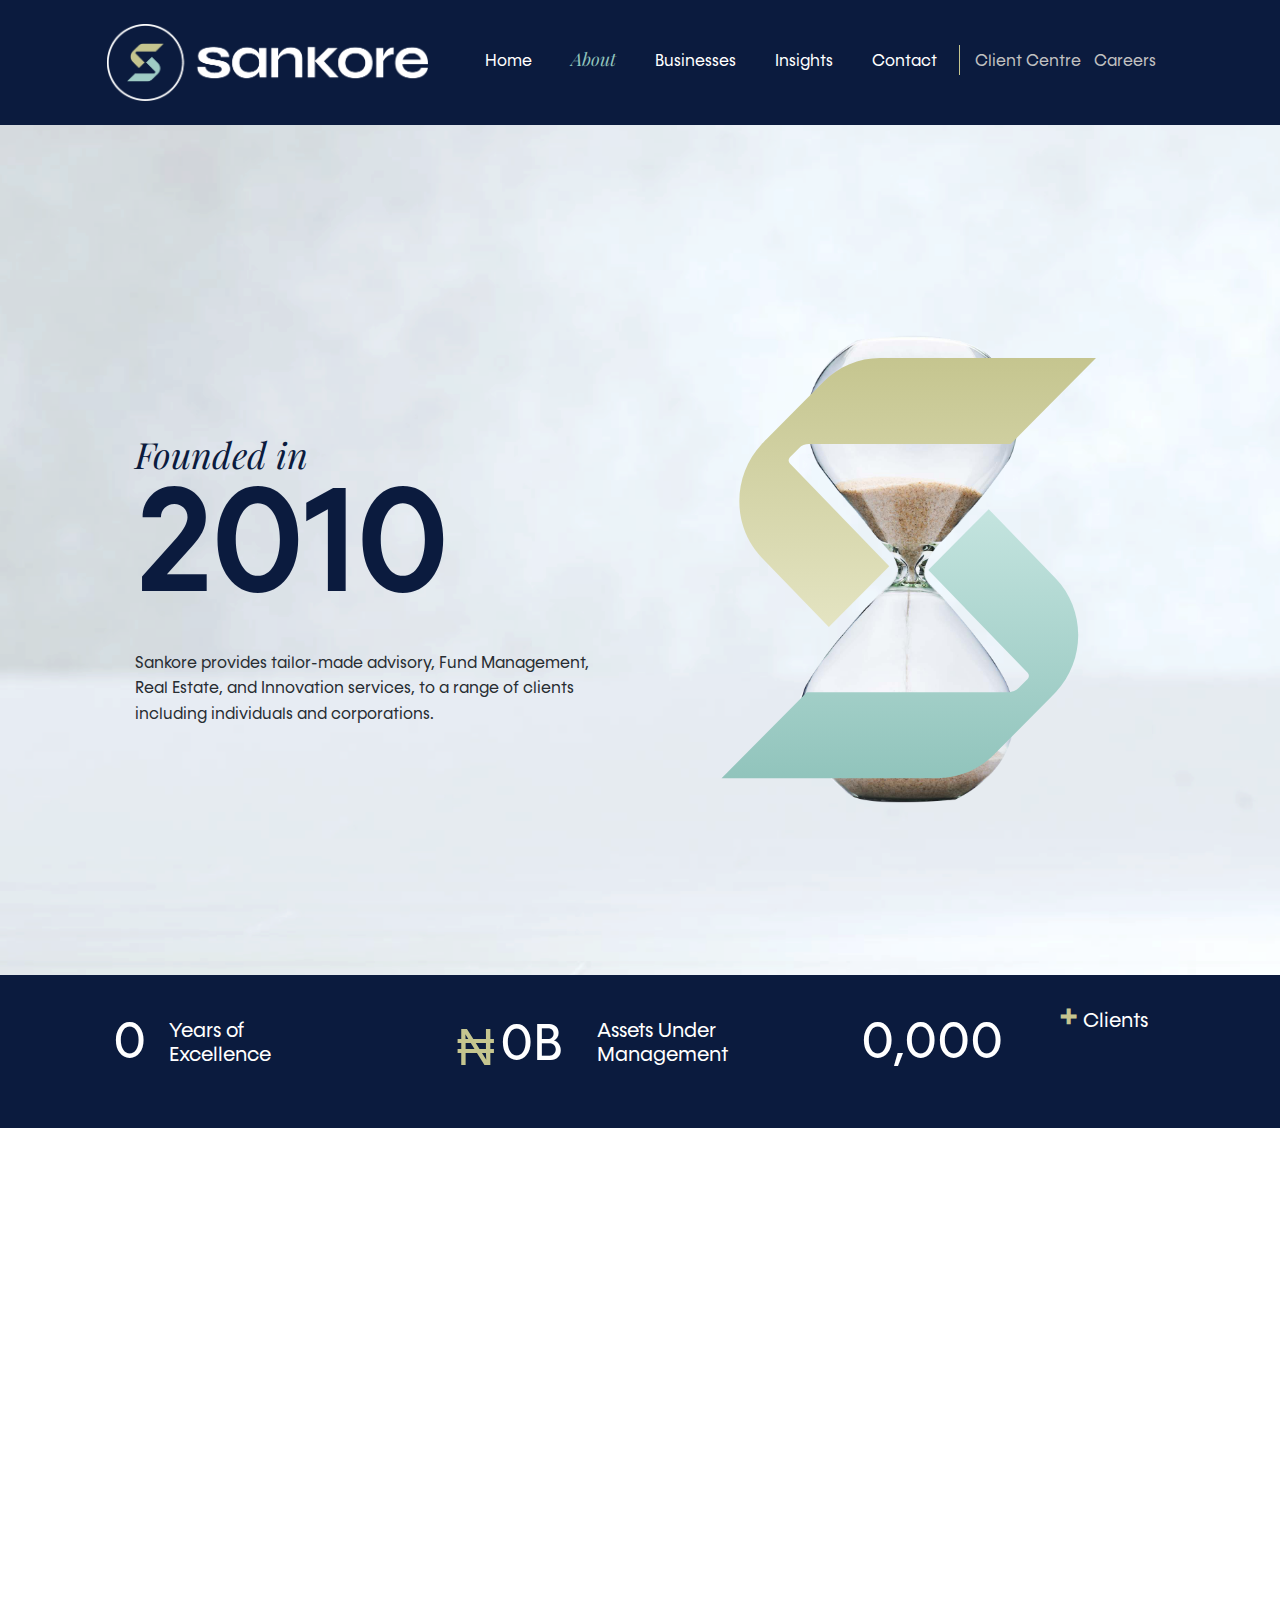
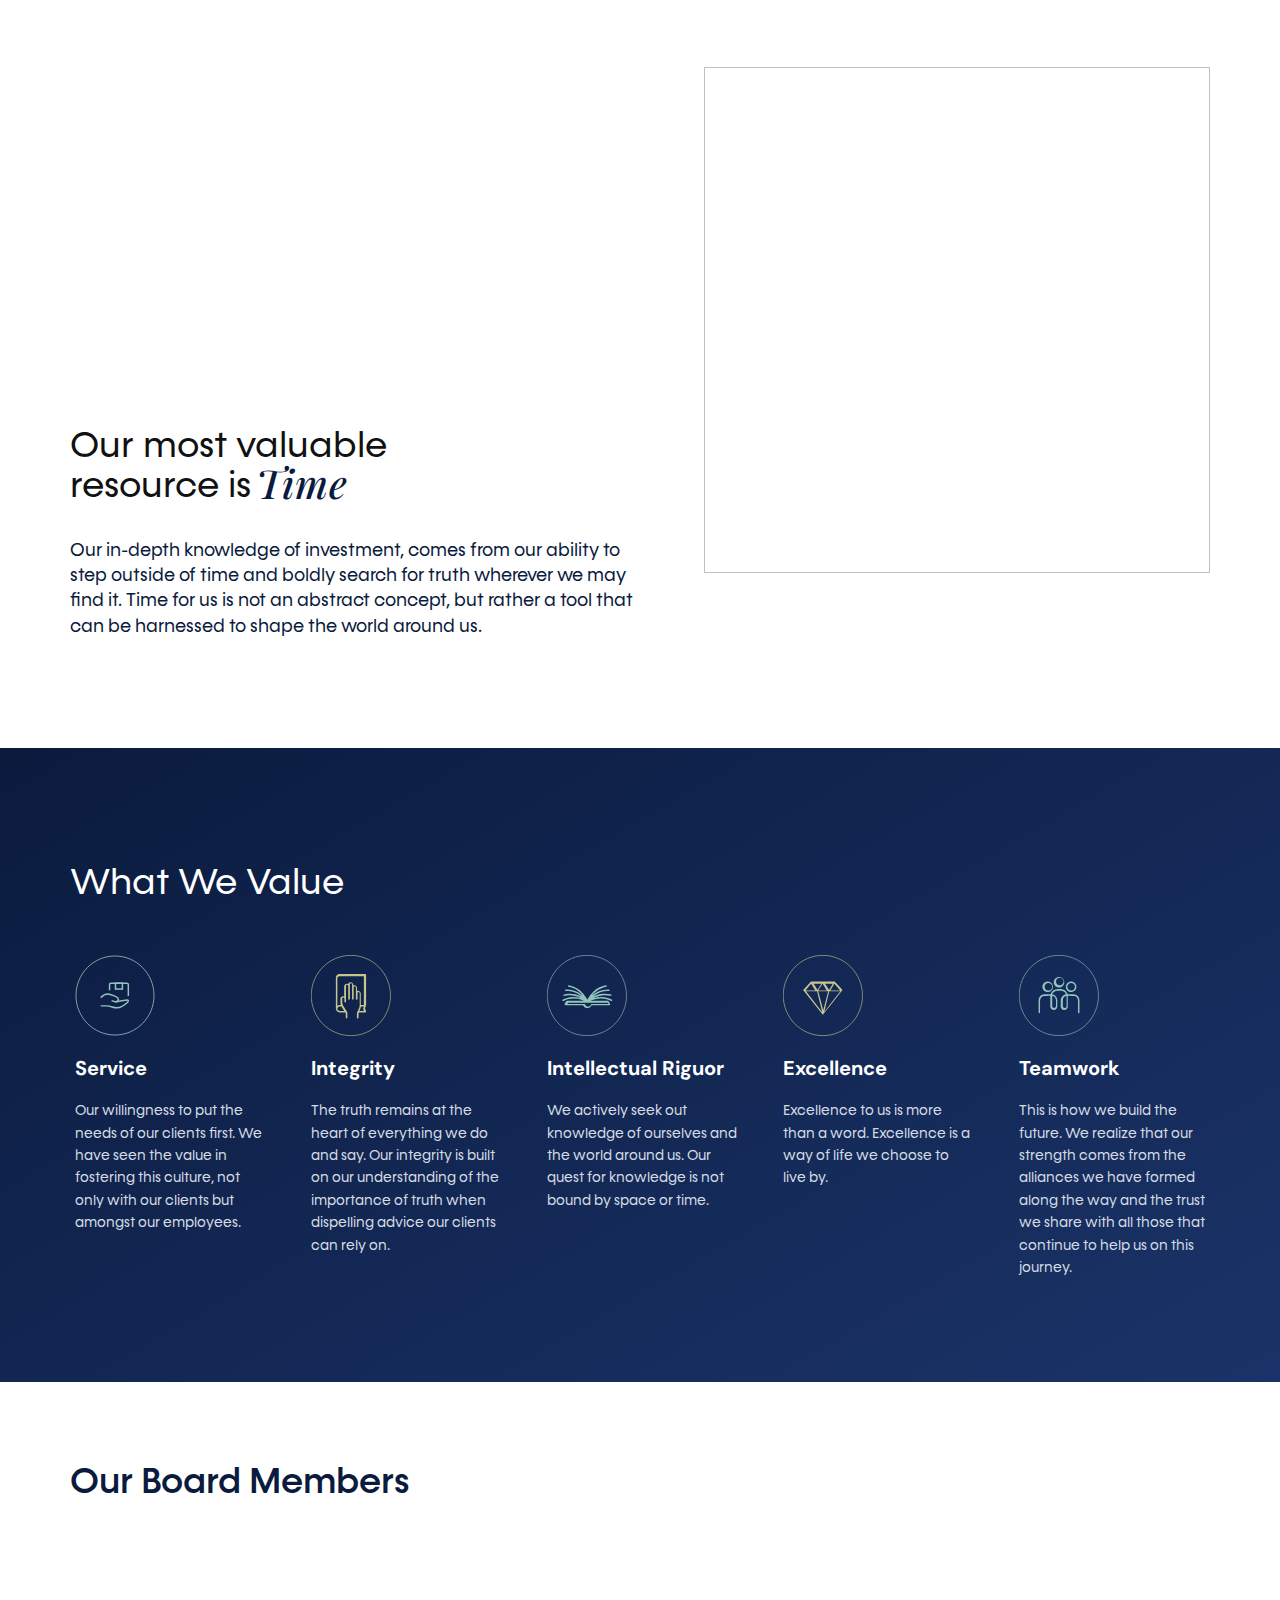
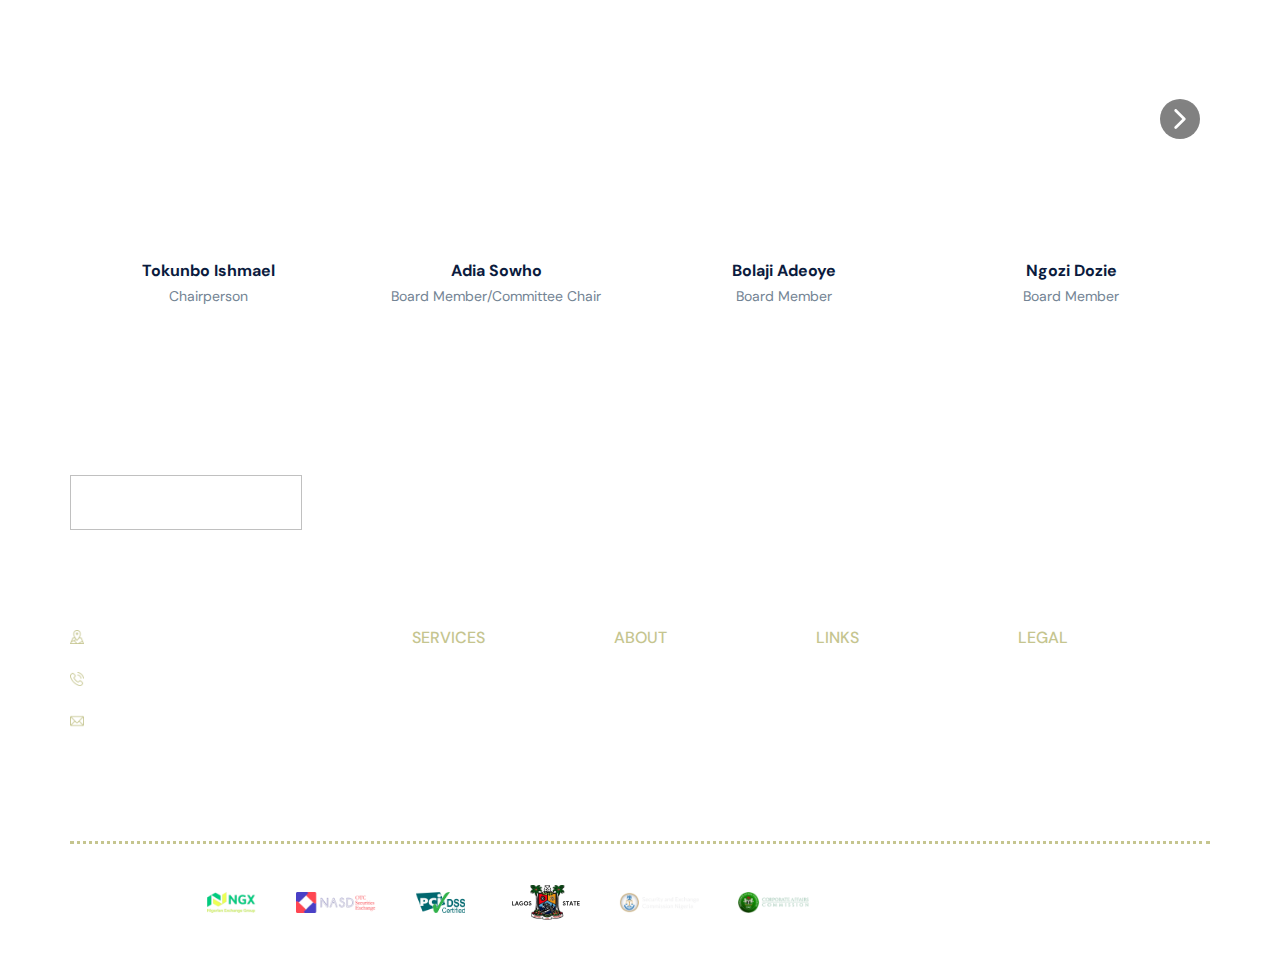
==== commit 29e51143: "added policy execution by the complience team" ====
--- a/About.html
+++ b/About.html
@@ -40,7 +40,16 @@
     <meta property="og:title" content="About">
     <meta property="og:description" content="Sankore Investments is a wealth management firm that provides advisory, brokerage, fund management and other investment services to a range of clients including individuals and corporations.">
     <meta property="og:type" content="website">
-  <meta data-intl-tel-input-cdn-path="intlTelInput/"></head>
+  <meta data-intl-tel-input-cdn-path="intlTelInput/">
+  <script async src="https://www.googletagmanager.com/gtag/js?id=G-F6V3KN7SHN"></script>
+  <script>
+    window.dataLayer = window.dataLayer || [];
+    function gtag(){dataLayer.push(arguments);}
+    gtag('js', new Date());
+    gtag('config', 'G-F6V3KN7SHN');
+  </script>
+
+</head>
   <body class="u-body u-xl-mode" data-lang="en"><header class="u-clearfix u-header u-palette-1-dark-2 u-sticky u-sticky-4d87 u-valign-middle-md u-valign-middle-sm u-valign-middle-xs u-header" id="sec-aa53" data-animation-name="" data-animation-duration="0" data-animation-delay="0" data-animation-direction=""><div class="u-container-style u-expanded-width-lg u-expanded-width-md u-expanded-width-sm u-expanded-width-xs u-expanded-width-xxl u-group u-shape-rectangle u-group-1">
         <div class="u-container-layout u-container-layout-1">
           <div class="u-container-align-right-xxl u-container-style u-group u-shape-rectangle u-group-2">
@@ -528,7 +537,10 @@
                           <h6 class="u-custom-font u-text u-text-body-alt-color u-text-default u-text-18">Terms of Use</h6>
                           <h6 class="u-custom-font u-text u-text-body-alt-color u-text-default u-text-19">Privacy Policy</h6>
                           <h6 class="u-custom-font u-text u-text-body-alt-color u-text-default u-text-20">Order Execution</h6>
-                          <h6 class="u-custom-font u-text u-text-body-alt-color u-text-default u-text-21">Policy</h6>
+                          <h6 class="u-custom-font u-text u-text-body-alt-color u-text-default u-text-21" >
+                            <a class="u-active-none u-border-none u-btn u-button-link u-button-style u-hover-none u-none u-text-body-alt-color u-btn-15" target="_blank" href="https://anaek.s3.amazonaws.com/static/issues/Sankore/1708698423249166-best_execution_policy_-_sankore_securities_limited.pdf">Execution Policy</a>
+
+                          </h6>
                         </div>
                       </div>
                     </div>
--- a/nicepage.css
+++ b/nicepage.css
@@ -819,6 +819,10 @@
 }
 .u-image.u-logo img {
   display: block;
+    width: 335px;
+    height: 77px;
+    margin: -67px auto 0 0;
+    object-fit: contain;
 }
 .u-form-horizontal {
   display: flex;
@@ -37485,32 +37489,57 @@
 a.u-button-style:hover > .u-text-hover-palette-3-base[class*="u-border-"],
 a.u-button-style.u-button-style.u-text-hover-palette-3-base:hover,
 a.u-button-style.u-button-style.u-text-hover-palette-3-base[class*="u-border-"]:hover,
-a.u-button-style.u-button-style.u-button-style.u-text-hover-palette-3-base.active,
-a.u-button-style.u-button-style.u-button-style.u-text-hover-palette-3-base[class*="u-border-"].active,
-a.u-button-style.u-button-style.u-button-style.u-text-hover-palette-3-base:active,
-a.u-button-style.u-button-style.u-button-style.u-text-hover-palette-3-base[class*="u-border-"]:active,
+
+
 a.u-button-style.u-button-style.u-text-hover-palette-3-base:focus,
 a.u-button-style.u-button-style.u-text-hover-palette-3-base[class*="u-border-"]:focus,
-a.u-button-style.u-button-style.u-button-style.u-button-style.u-text-active-palette-3-base:active,
-a.u-button-style.u-button-style.u-button-style.u-button-style.u-text-active-palette-3-base[class*="u-border-"]:active,
-a.u-button-style.u-button-style.u-button-style.u-button-style.u-text-active-palette-3-base.active,
-a.u-button-style.u-button-style.u-button-style.u-button-style.u-text-active-palette-3-base[class*="u-border-"].active,
+
 a.u-button-style.u-button-style.active > .u-text-active-palette-3-base,
 a.u-button-style.u-button-style.active > .u-text-active-palette-3-base[class*="u-border-"],
 :not(.level-2) > .u-nav > .u-nav-item > a.u-nav-link.u-text-hover-palette-3-base:hover,
-:not(.level-2) > .u-nav > .u-nav-item > a.u-nav-link.u-nav-link.u-text-active-palette-3-base.active,
 .u-text-hover-palette-3-base.u-language-url:hover,
 .u-text-hover-palette-3-base .u-language-url:hover,
 .u-text-hover-palette-3-base.u-carousel-control:hover,
-.u-popupmenu-items.u-text-hover-palette-3-base .u-nav-link:hover,
-.u-popupmenu-items.u-popupmenu-items.u-text-active-palette-3-base .u-nav-link.active {
+.u-popupmenu-items.u-text-hover-palette-3-base .u-nav-link:hover {
   color: #91c4bc !important;
   font-style: italic;
   /* margin-bottom: 0.2rem; */
-  font-size: 18px;
-  margin-bottom: 0.48rem;
-  font-family: 'Playfair Display';
-}
+  /* font-size: 18px; */
+  /* margin-bottom: 0.48rem; */
+  /* font-family: 'Playfair Display'; */
+}
+
+
+a.u-button-style.u-button-style.u-button-style.u-text-hover-palette-3-base.active,
+a.u-button-style.u-button-style.u-button-style.u-text-hover-palette-3-base[class*="u-border-"].active{
+  
+ 
+
+font-family: 'Playfair Display';
+color: #91c4bc !important;
+font-style: italic;
+  margin-top:-5.8px;
+  font-size:  18px ;
+
+
+
+
+
+}
+
+
+
+
+
+
+
+
+
+
+
+
+
+
 .u-text-palette-3-base .u-svg-link,
 .u-text-hover-palette-3-base:hover .u-svg-link,
 .u-button-style:hover > .u-text-hover-palette-3-base .u-svg-link,
@@ -42058,6 +42087,7 @@
 .u-header .u-nav-3 {
   font-family: KonnectRegular;
   font-size: 1rem;
+  margin-top: 3px;
 }
 
 .u-header .u-nav-4 {
@@ -42084,6 +42114,18 @@
   right: 200px;
 }
 
+
+.u-header .u-line-1 {
+  position: absolute;
+  top: 10.6px;
+  left: auto;
+  height: 30px;
+  transform-origin: center top 0px;
+  right: 200px;
+}
+}
+
+
 .u-header .u-image-1 {
   width: 335px;
   height: 77px;
@@ -42140,7 +42182,7 @@
   }
 
   .u-header .u-image-1 {
-    margin-top: -67px;
+    /* margin-top: -67px; */
   }
 }
 @media (max-width: 1199px) {
@@ -42170,7 +42212,7 @@
 
   .u-header .u-image-1 {
     width: 362px;
-    margin-top: -70px;
+    /* margin-top: -70px; */
   }
 }
 @media (max-width: 991px) {
@@ -42290,8 +42332,8 @@
 
   .u-header .u-image-1 {
     width: 261px;
-    height: 65px;
-    margin-top: -67px;
+    height: auto;
+    margin-top: -10px;
   }
 }
  .u-footer {
@@ -43184,13 +43226,6 @@
     width: 40px;
     height: 40px;
     margin-top: 11px;
-  }
-
-  .u-footer .u-layout-cell-10 {
-    min-height: 86px;
-  }
-
-  .u-footer .u-text-23 {
     margin-left: 9px;
     margin-right: 9px;
   }
@@ -43212,4 +43247,46 @@
 
  section#carousel_ca49 {
     background-color: #0b1b3e !important;
-}+}
+
+
+
+@media (max-width: 990px) {
+  .u-image.u-logo img {
+    display: block;
+    width: 335px;
+    height: 77px;
+    margin: 0px auto 0 0;
+    object-fit: contain;
+}
+}
+
+
+@media (max-width: 575px) {
+
+.u-image.u-logo img {
+  display: block;
+    width: 239px;
+    height: 77px;
+    margin: -67px auto 0 0;
+    object-fit: contain;
+}
+
+}
+
+@media (max-width: 500px) {
+
+
+  .u-container-layout.u-container-layout-2 {
+  
+  display: none;
+  }
+
+  
+  } 
+
+
+/* iteration css */
+
+
+
